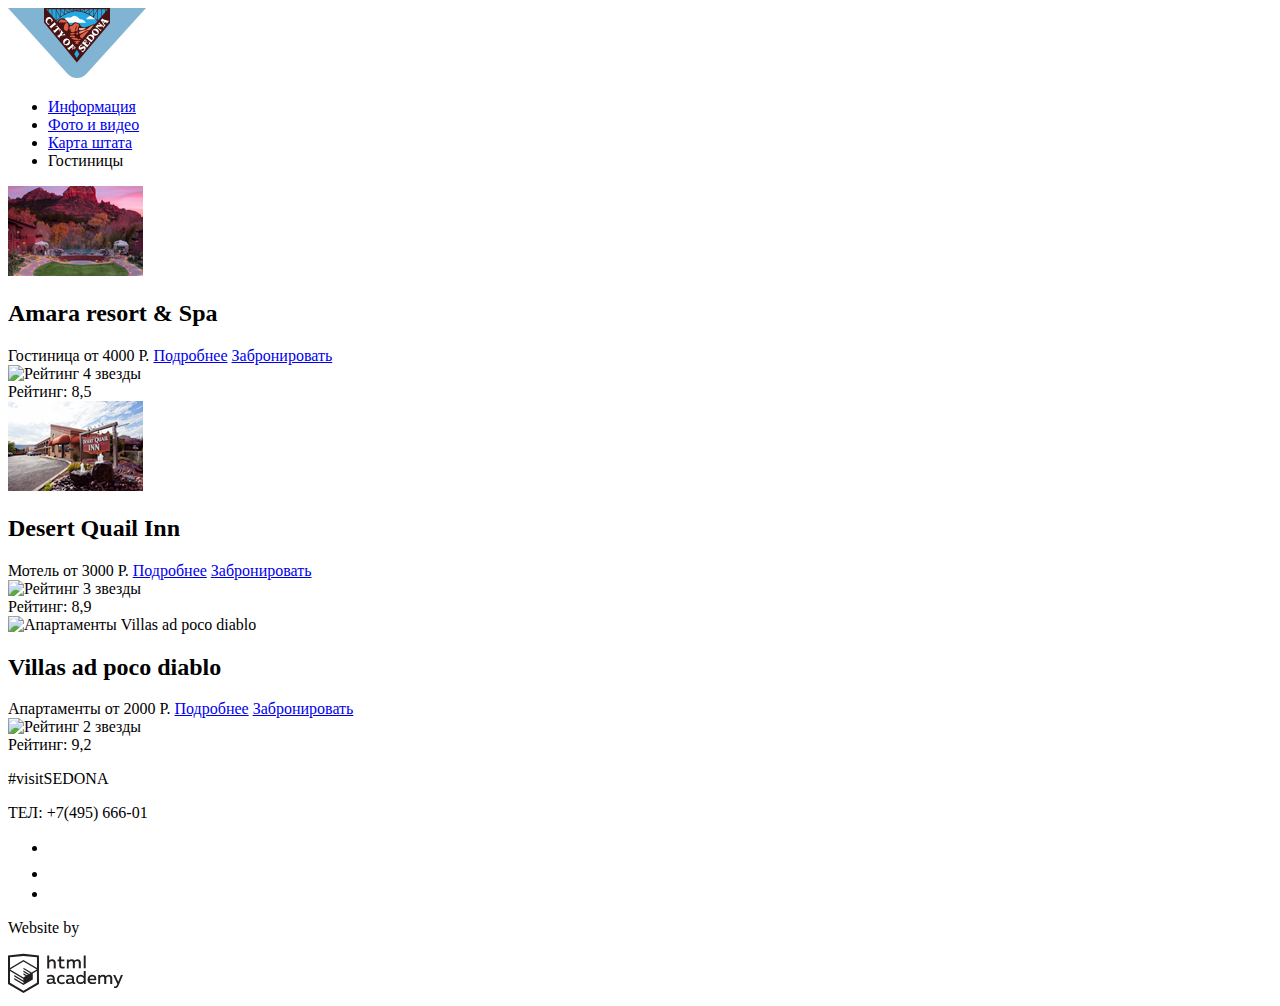
==== catalog.html @ ae930151 "добавила форму" ====
<!DOCTYPE html>
<html lang="ru">
<head>
    <meta charset="utf-8">
    <title>Гостиницы</title>
</head>

<body>
    <header>
        <nav>
            <a href="index.html">
                <img src="img/index-logo.svg" alt="Логотип городка Седона">
            </a>
            <ul>
                <li><a href="info.html">Информация</a></li>
                <li><a href="photo-video.html">Фото и видео</a></li>
                <li><a href="map.html">Карта штата</a></li>
                <li><a>Гостиницы</a></li>
            </ul>
        </nav>
    </header>

    <main>
        <article>
            <div><img src="img/amara-resort.jpg" width=135 height=90 alt="Гостиница Amara resort">
            </div>
            <div>
                <h2>Amara resort & Spa</h2>
                <span>Гостиница</span>
                <span>от 4000 Р.</span>
                <a href="#">Подробнее</a>
                <a href="#">Забронировать</a>
            </div>
            <div>
                <div>
                    <img src="img/star4.svg" alt="Рейтинг 4 звезды">
                </div>
                <div>Рейтинг: 8,5</div>
            </div>
        </article>
        <article>
            <div><img src="img/desert-quail-inn.jpg" width=135 height=90 alt="Мотель Desert Quail Inn">
            </div>
            <div>
                <h2>Desert Quail Inn</h2>
                <span>Мотель</span>
                <span>от 3000 Р.</span>
                <a href="#">Подробнее</a>
                <a href="#">Забронировать</a>
            </div>
            <div>
                <div>
                    <img src="img/star3.svg" alt="Рейтинг 3 звезды">
                </div>
                <div>Рейтинг: 8,9</div>
            </div>
        </article>

        <article>
            <div><img src="img/villas-ad-poco-diablo.jpg" width=135 height=90 alt="Апартаменты Villas ad poco diablo">
            </div>
            <div>
                <h2>Villas ad poco diablo</h2>
                <span>Апартаменты</span>
                <span>от 2000 Р.</span>
                <a href="#">Подробнее</a>
                <a href="#">Забронировать</a>
            </div>
            <div>
                <div>
                    <img src="img/star2.svg" alt="Рейтинг 2 звезды">
                </div>
                <div>Рейтинг: 9,2</div>
            </div>
        </article>
    </main>

    <footer>
        <div>
            <p>#visitSEDONA</p>
            <p>ТЕЛ: +7(495) 666-01</p>
        </div>
        <div>
            <ul>
                <li><img src="img/twitter.svg" alt="Логотип Twitter"><a href="twitter.html"></a></li>
                <li><img src="img/fb-icon.svg" alt="Логотип Facebook"><a href="facebook.html"></a></li>
                <li><img src="img/youtube.svg" alt="Логотип Youtube"><a href="youtube.html"></a></li>
            </ul>
        </div>
        <div>
            <p>Website by</p>
            <a href="https://htmlacademy.ru/intensive/htmlcss"><img src="img/logo-htmlacademy.svg" width=115 height=41 alt="Логотип Академии"></a>
        </div>
    </footer>
</body>
</html>
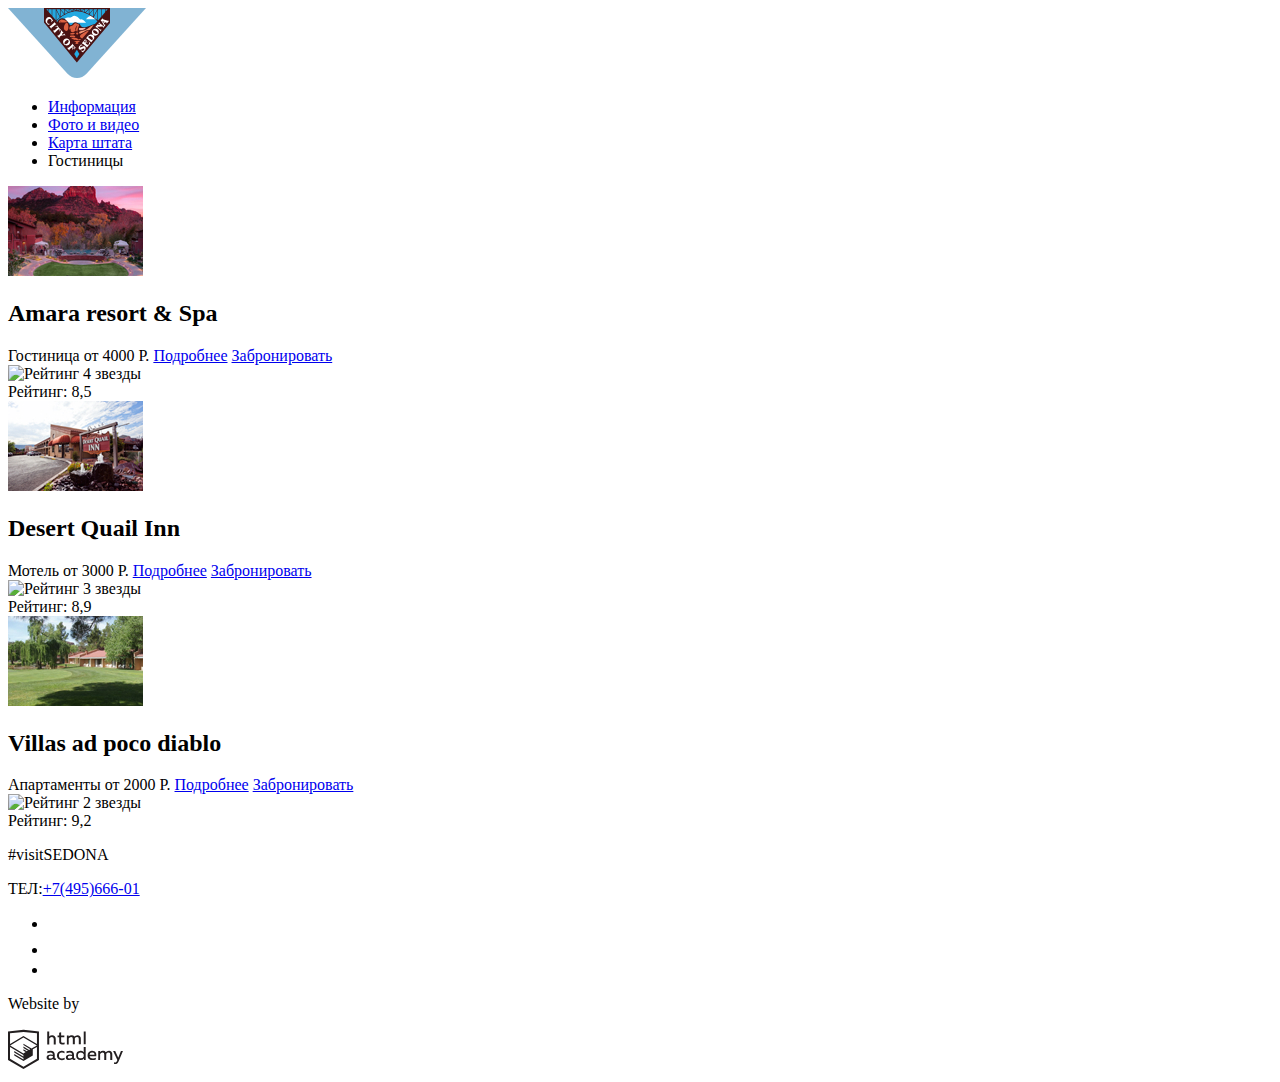
==== commit 60841c4a: "Исправила кнопки и ссылки на соц сети" ====
--- a/catalog.html
+++ b/catalog.html
@@ -78,13 +78,13 @@
     <footer>
         <div>
             <p>#visitSEDONA</p>
-            <p>ТЕЛ: +7(495) 666-01</p>
+            <p>ТЕЛ:<a href="tel:749566601">+7(495)666-01</a></p>
         </div>
         <div>
             <ul>
-                <li><img src="img/twitter.svg" alt="Логотип Twitter"><a href="twitter.html"></a></li>
-                <li><img src="img/fb-icon.svg" alt="Логотип Facebook"><a href="facebook.html"></a></li>
-                <li><img src="img/youtube.svg" alt="Логотип Youtube"><a href="youtube.html"></a></li>
+                <li><a href="twitter.html"><img src="img/twitter.svg" alt="Логотип Twitter"></a></li>
+                <li><a href="facebook.html"><img src="img/fb-icon.svg" alt="Логотип Facebook"></a></li>
+                <li><a href="youtube.html"><img src="img/youtube.svg" alt="Логотип Youtube"></a></li>
             </ul>
         </div>
         <div>
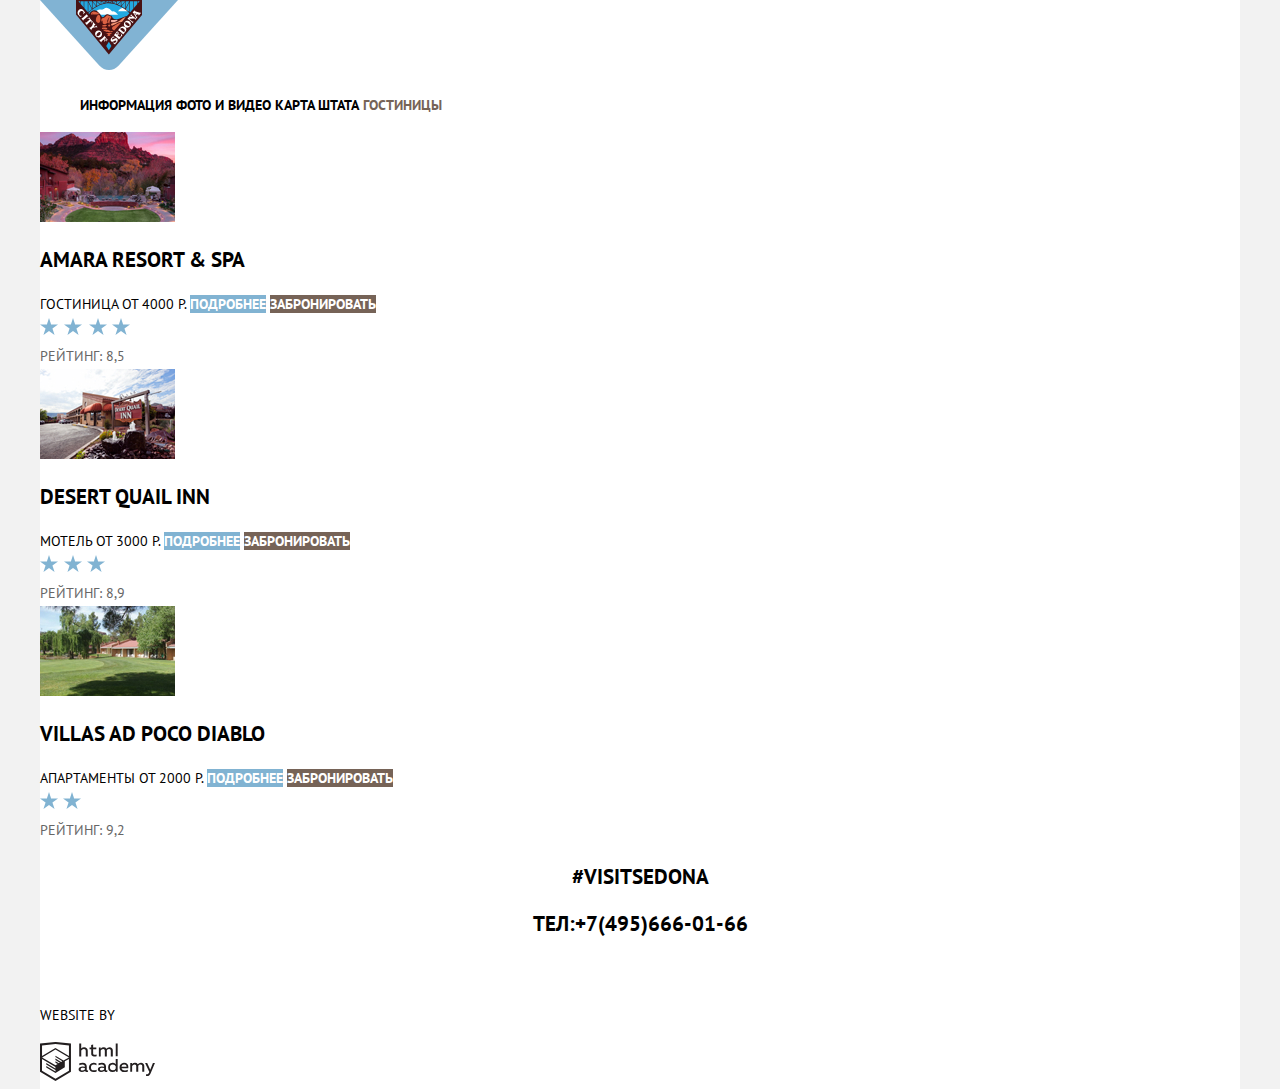
==== commit 07077b5c: "Начала писать стили" ====
--- a/catalog.html
+++ b/catalog.html
@@ -3,94 +3,98 @@
 <head>
     <meta charset="utf-8">
     <title>Гостиницы</title>
+    <link rel="stylesheet" href="css/normalize.css">
+    <link href="https://fonts.googleapis.com/css2?family=PT+Sans&display=swap" rel="stylesheet">
+    <link rel="stylesheet" href="css/style.css">
 </head>
 
 <body>
-    <header>
-        <nav>
-            <a href="index.html">
-                <img src="img/index-logo.svg" alt="Логотип городка Седона">
-            </a>
-            <ul>
-                <li><a href="info.html">Информация</a></li>
-                <li><a href="photo-video.html">Фото и видео</a></li>
-                <li><a href="map.html">Карта штата</a></li>
-                <li><a>Гостиницы</a></li>
-            </ul>
-        </nav>
-    </header>
+    <div class="main-container">
+        <header>
+            <nav class="main-navigation">
+                <a href="index.html">
+                    <img src="img/index-logo.svg" alt="Логотип городка Седона">
+                </a>
+                <ul class="site-navigation">
+                    <li><a href="info.html">Информация</a></li>
+                    <li><a href="photo-video.html">Фото и видео</a></li>
+                    <li><a href="map.html">Карта штата</a></li>
+                    <li class="site-navigation-current"><a>Гостиницы</a></li>
+                </ul>
+            </nav>
+        </header>
 
-    <main>
-        <article>
-            <div><img src="img/amara-resort.jpg" width=135 height=90 alt="Гостиница Amara resort">
+        <main>
+            <article class="hotel">
+                <div class="hotel-image-container"><img class="hotel-image" src="img/amara-resort.jpg" width=135 height=90 alt="Гостиница Amara resort">
+                </div>
+                <div class="hotel-container-left">
+                    <h2 class="hotel-name">Amara resort & Spa</h2>
+                    <span class="hotel-info-text">Гостиница</span>
+                    <span class="hotel-info-text">от 4000 Р.</span>
+                    <a href="#" class="hotel-link-text">Подробнее</a>
+                    <a href="#" class="hotel-link-text hotel-link-text-brown">Забронировать</a>
+                </div>
+                <div class="hotel-raiting-container">
+                    <div class="hotel-raiting-image">
+                        <img class="hotel-image-stars" src="img/star4.svg" alt="Рейтинг 4 звезды">
+                    </div>
+                    <span class="hotel-raiting-text">Рейтинг: 8,5</span>
+                </div>
+            </article>
+            <article class="hotel">
+                <div class="hotel-image-container"><img class="hotel-image" src="img/desert-quail-inn.jpg" width=135 height=90 alt="Мотель Desert Quail Inn">
+                </div>
+                <div class="hotel-container-left">
+                    <h2 class="hotel-name">Desert Quail Inn</h2>
+                    <span class="hotel-info-text">Мотель</span>
+                    <span class="hotel-info-text">от 3000 Р.</span>
+                    <a href="#" class="hotel-link-text">Подробнее</a>
+                    <a href="#" class="hotel-link-text hotel-link-text-brown">Забронировать</a>
+                </div>
+                <div class="hotel-raiting-container">
+                    <div class="hotel-raiting-image">
+                        <img class="hotel-image-stars" src="img/star3.svg" alt="Рейтинг 3 звезды">
+                    </div>
+                    <span class="hotel-raiting-text">Рейтинг: 8,9</span>
+                </div>
+            </article>
+            <article class="hotel">
+                <div class="hotel-image-container"><img class="hotel-image" src="img/villas-ad-poco-diablo.jpg" width=135 height=90 alt="Апартаменты Villas ad poco diablo">
+                </div>
+                <div class="hotel-container-left">
+                    <h2 class="hotel-name">Villas ad poco diablo</h2>
+                    <span class="hotel-info-text">Апартаменты</span>
+                    <span class="hotel-info-text">от 2000 Р.</span>
+                    <a href="#" class="hotel-link-text">Подробнее</a>
+                    <a href="#" class="hotel-link-text hotel-link-text-brown">Забронировать</a>
+                </div>
+                <div class="hotel-raiting-container">
+                    <div class="hotel-raiting-image">
+                        <img class="hotel-image-stars" src="img/star2.svg" alt="Рейтинг 2 звезды">
+                    </div>
+                    <span class="hotel-raiting-text">Рейтинг: 9,2</span>
+                </div>
+            </article>
+        </main>
+
+        <footer class="page-footer">
+            <div class="footer">
+                <p>#visitSEDONA</p>
+                <p>ТЕЛ:<a href="tel:74956660166">+7(495)666-01-66</a></p>
             </div>
             <div>
-                <h2>Amara resort & Spa</h2>
-                <span>Гостиница</span>
-                <span>от 4000 Р.</span>
-                <a href="#">Подробнее</a>
-                <a href="#">Забронировать</a>
+                <ul>
+                    <li><a href="twitter.html"><img src="img/twitter.svg" alt="Логотип Twitter"></a></li>
+                    <li><a href="facebook.html"><img src="img/fb-icon.svg" alt="Логотип Facebook"></a></li>
+                    <li><a href="youtube.html"><img src="img/youtube.svg" alt="Логотип Youtube"></a></li>
+                </ul>
             </div>
             <div>
-                <div>
-                    <img src="img/star4.svg" alt="Рейтинг 4 звезды">
-                </div>
-                <div>Рейтинг: 8,5</div>
+                <p>Website by</p>
+                <a href="https://htmlacademy.ru/intensive/htmlcss"><img src="img/logo-htmlacademy.svg" width=115 height=41 alt="Логотип Академии"></a>
             </div>
-        </article>
-        <article>
-            <div><img src="img/desert-quail-inn.jpg" width=135 height=90 alt="Мотель Desert Quail Inn">
-            </div>
-            <div>
-                <h2>Desert Quail Inn</h2>
-                <span>Мотель</span>
-                <span>от 3000 Р.</span>
-                <a href="#">Подробнее</a>
-                <a href="#">Забронировать</a>
-            </div>
-            <div>
-                <div>
-                    <img src="img/star3.svg" alt="Рейтинг 3 звезды">
-                </div>
-                <div>Рейтинг: 8,9</div>
-            </div>
-        </article>
-
-        <article>
-            <div><img src="img/villas-ad-poco-diablo.jpg" width=135 height=90 alt="Апартаменты Villas ad poco diablo">
-            </div>
-            <div>
-                <h2>Villas ad poco diablo</h2>
-                <span>Апартаменты</span>
-                <span>от 2000 Р.</span>
-                <a href="#">Подробнее</a>
-                <a href="#">Забронировать</a>
-            </div>
-            <div>
-                <div>
-                    <img src="img/star2.svg" alt="Рейтинг 2 звезды">
-                </div>
-                <div>Рейтинг: 9,2</div>
-            </div>
-        </article>
-    </main>
-
-    <footer>
-        <div>
-            <p>#visitSEDONA</p>
-            <p>ТЕЛ:<a href="tel:749566601">+7(495)666-01</a></p>
-        </div>
-        <div>
-            <ul>
-                <li><a href="twitter.html"><img src="img/twitter.svg" alt="Логотип Twitter"></a></li>
-                <li><a href="facebook.html"><img src="img/fb-icon.svg" alt="Логотип Facebook"></a></li>
-                <li><a href="youtube.html"><img src="img/youtube.svg" alt="Логотип Youtube"></a></li>
-            </ul>
-        </div>
-        <div>
-            <p>Website by</p>
-            <a href="https://htmlacademy.ru/intensive/htmlcss"><img src="img/logo-htmlacademy.svg" width=115 height=41 alt="Логотип Академии"></a>
-        </div>
-    </footer>
+        </footer>
+    </div>
 </body>
 </html>--- a/css/style.css
+++ b/css/style.css
@@ -0,0 +1,172 @@
+:root {
+	--basic-black: #000000;
+	--basic-default-blue: #81B3D2;
+	--basic-hover-blue:#669EC0;
+	--basic-push-blue: #5496BD;
+	--basic-default-brown: #766357;
+	--basic-hover-brown: #604E43;
+	--basic-push-brown: #503E33;
+	--basic-default-grey: #f2f2f2;
+	--basic-hover-grey: #EBEBEB;
+	--basic-background-grey: #EEEEEE;
+	--basic-white: #ffffff;
+	--basic-map-white: rgba(255, 255, 255, 0.9);
+	--basic-raiting-grey: #666666;
+}
+
+/*Global*/
+
+body {
+	margin: 0;
+	padding: 0;
+	font-family: "PT Sans", sans-serif;
+	font-size: 14px;
+	line-height: 26px;
+	color: var(--basic-black);
+	text-transform: uppercase;
+	background-color: var(--basic-default-grey);
+}
+
+.main-container {
+	width: 1200px;
+	margin: 0 auto;
+	background-color: var(--basic-white);
+}
+
+a {
+	text-decoration: none;
+}
+
+img {
+	max-width: 100%;
+	height: auto;
+}
+
+/* Main navigation */
+
+.main-navigation {
+	font-weight: bold;
+}
+
+.site-navigation {
+	list-style: none;
+}
+
+.site-navigation-current a:not([href]) {
+	color: var(--basic-default-brown);
+}
+
+.site-navigation a:link {
+	color: var(--basic-black);
+}
+
+.site-navigation a:hover,
+.site-navigation a:focus {
+	color: var(--basic-default-blue);
+}
+
+.site-navigation a:active {
+	opacity: 0.3;
+}
+
+ul li {
+	display: inline-block;
+}
+
+/*Main index*/
+
+main p {
+	text-align: center;
+}
+
+.sedona-main-bold {
+	font-size: 21px;
+	font-weight: bold;
+}
+
+.sedona-main-interest {
+	font-size: 30px;
+	font-weight: bold;
+}
+
+.visually-hidden {
+	display: none;
+}
+
+/*Search form*/
+
+.form-search {
+	text-align: center;
+}
+
+section h2 {
+	text-align: center;
+	font-size: 21px;
+}
+
+/*Main catalog*/
+
+.hotel {
+
+}
+
+.hotel-image-container {
+
+}
+
+.hotel-image {
+
+}
+
+.hotel-container-left {
+
+}
+
+.hotel-name {
+	font-size: 21px;
+}
+
+.hotel-info-text,
+.hotel-link-text,
+.hotel-raiting-text {
+	line-height: 21px;
+}
+
+.hotel-link-text {
+	color: var(--basic-white);
+	font-weight: bold;
+	background-color: var(--basic-default-blue);
+}
+
+.hotel-link-text-brown {
+	background-color: var(--basic-default-brown);
+}
+
+.hotel-raiting-container {
+
+}
+
+.hotel-raiting-image {
+
+}
+
+.hotel-image-stars {
+
+}
+
+.hotel-raiting-text {
+	color: var(--basic-raiting-grey);
+}
+
+/*Main footer*/
+
+.footer {
+	font-weight: bold;
+	font-size: 21px;
+	text-align: center;
+}
+
+.page-footer p a {
+	color: var(--basic-black);
+}
+
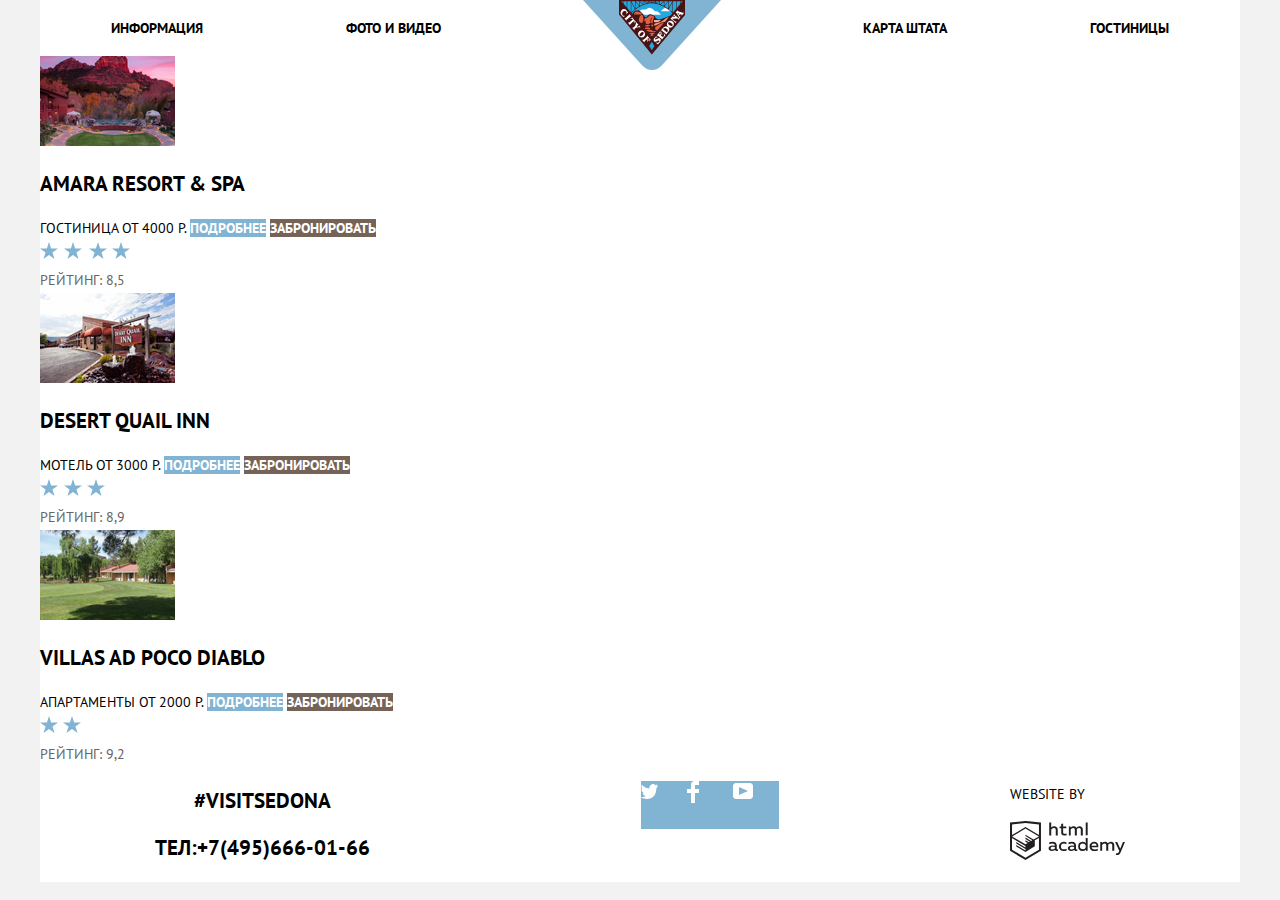
==== commit 12bfbe21: "флексы для хэдера и футера" ====
--- a/catalog.html
+++ b/catalog.html
@@ -1,30 +1,32 @@
 <!DOCTYPE html>
-<html lang="ru">
+<html class="page" lang="ru">
 <head>
     <meta charset="utf-8">
     <title>Гостиницы</title>
+    <link href="https://fonts.googleapis.com/css2?family=PT+Sans&display=swap" rel="stylesheet">
     <link rel="stylesheet" href="css/normalize.css">
-    <link href="https://fonts.googleapis.com/css2?family=PT+Sans&display=swap" rel="stylesheet">
     <link rel="stylesheet" href="css/style.css">
 </head>
 
-<body>
+<body class="page-body">
     <div class="main-container">
-        <header>
+        <header class="main-header">
             <nav class="main-navigation">
-                <a href="index.html">
-                    <img src="img/index-logo.svg" alt="Логотип городка Седона">
-                </a>
                 <ul class="site-navigation">
-                    <li><a href="info.html">Информация</a></li>
-                    <li><a href="photo-video.html">Фото и видео</a></li>
-                    <li><a href="map.html">Карта штата</a></li>
-                    <li class="site-navigation-current"><a>Гостиницы</a></li>
+                    <li><a class="site-navigation-item" href="info.html">Информация</a></li>
+                    <li><a class="site-navigation-item" href="photo-video.html">Фото и видео</a></li>
+                    <li>
+                        <a>
+                            <img class="site-navigation-logo" src="img/index-logo.svg" alt="Логотип городка Седона">
+                        </a>
+                    </li>
+                    <li><a class="site-navigation-item" href="map.html">Карта штата</a></li>
+                    <li><a class="site-navigation-item">Гостиницы</a></li>
                 </ul>
             </nav>
         </header>
 
-        <main>
+        <main class="page-main-catalog">
             <article class="hotel">
                 <div class="hotel-image-container"><img class="hotel-image" src="img/amara-resort.jpg" width=135 height=90 alt="Гостиница Amara resort">
                 </div>
@@ -83,15 +85,15 @@
                 <p>#visitSEDONA</p>
                 <p>ТЕЛ:<a href="tel:74956660166">+7(495)666-01-66</a></p>
             </div>
-            <div>
-                <ul>
+            <div class="container-social-media">
+                <ul class="list-social-media">
                     <li><a href="twitter.html"><img src="img/twitter.svg" alt="Логотип Twitter"></a></li>
                     <li><a href="facebook.html"><img src="img/fb-icon.svg" alt="Логотип Facebook"></a></li>
                     <li><a href="youtube.html"><img src="img/youtube.svg" alt="Логотип Youtube"></a></li>
                 </ul>
             </div>
             <div>
-                <p>Website by</p>
+                <p><span>Website by</span></p>
                 <a href="https://htmlacademy.ru/intensive/htmlcss"><img src="img/logo-htmlacademy.svg" width=115 height=41 alt="Логотип Академии"></a>
             </div>
         </footer>
--- a/css/style.css
+++ b/css/style.css
@@ -14,6 +14,17 @@
 	--basic-raiting-grey: #666666;
 }
 
+.page {
+	height: 100%;
+}
+
+.page-body {
+  min-height: 100%;
+  display: grid;
+  grid-template-rows: min-content 1fr min-content;
+  align-content: start;
+}
+
 /*Global*/
 
 body {
@@ -50,27 +61,37 @@
 
 .site-navigation {
 	list-style: none;
+	display: flex;
+	justify-content: space-around;
+	width: 100%;
+	margin: 0;
+	padding: 0;
 }
 
 .site-navigation-current a:not([href]) {
 	color: var(--basic-default-brown);
 }
 
-.site-navigation a:link {
+.site-navigation-item {
 	color: var(--basic-black);
-}
-
-.site-navigation a:hover,
-.site-navigation a:focus {
+	line-height: 56px;
+}
+
+.site-navigation-logo {
+	margin-bottom: -14px;
+	height: 70px;
+	display: block;
+	position: relative;
+	z-index: 2;
+}
+
+.site-navigation-item:hover,
+.site-navigation-item:focus {
 	color: var(--basic-default-blue);
 }
 
-.site-navigation a:active {
+.site-navigation-item:active {
 	opacity: 0.3;
-}
-
-ul li {
-	display: inline-block;
 }
 
 /*Main index*/
@@ -166,7 +187,45 @@
 	text-align: center;
 }
 
+.page-footer {
+	display: flex;
+	flex-direction: row;
+	justify-content: space-around;
+	width: 100%;
+	margin: 0;
+	padding: 0;
+}
+
+.list-social-media {
+	list-style: none;
+	display: flex;
+	justify-content: space-between;
+}
+
+.container-social-media {
+	display: flex;
+	justify-content: space-between;
+	margin: 0;
+	padding: 0;
+}
+
+.container-social-media ul a {
+	background-color: var(--basic-default-blue);
+	width: 46px;
+	height: 48px;
+	display: block;
+}
+
 .page-footer p a {
 	color: var(--basic-black);
 }
 
+/*Catalog*/
+
+.page-main-catalog {
+	display: flex;
+	flex-direction: column;
+	margin: 0;
+	padding: 0;
+}
+
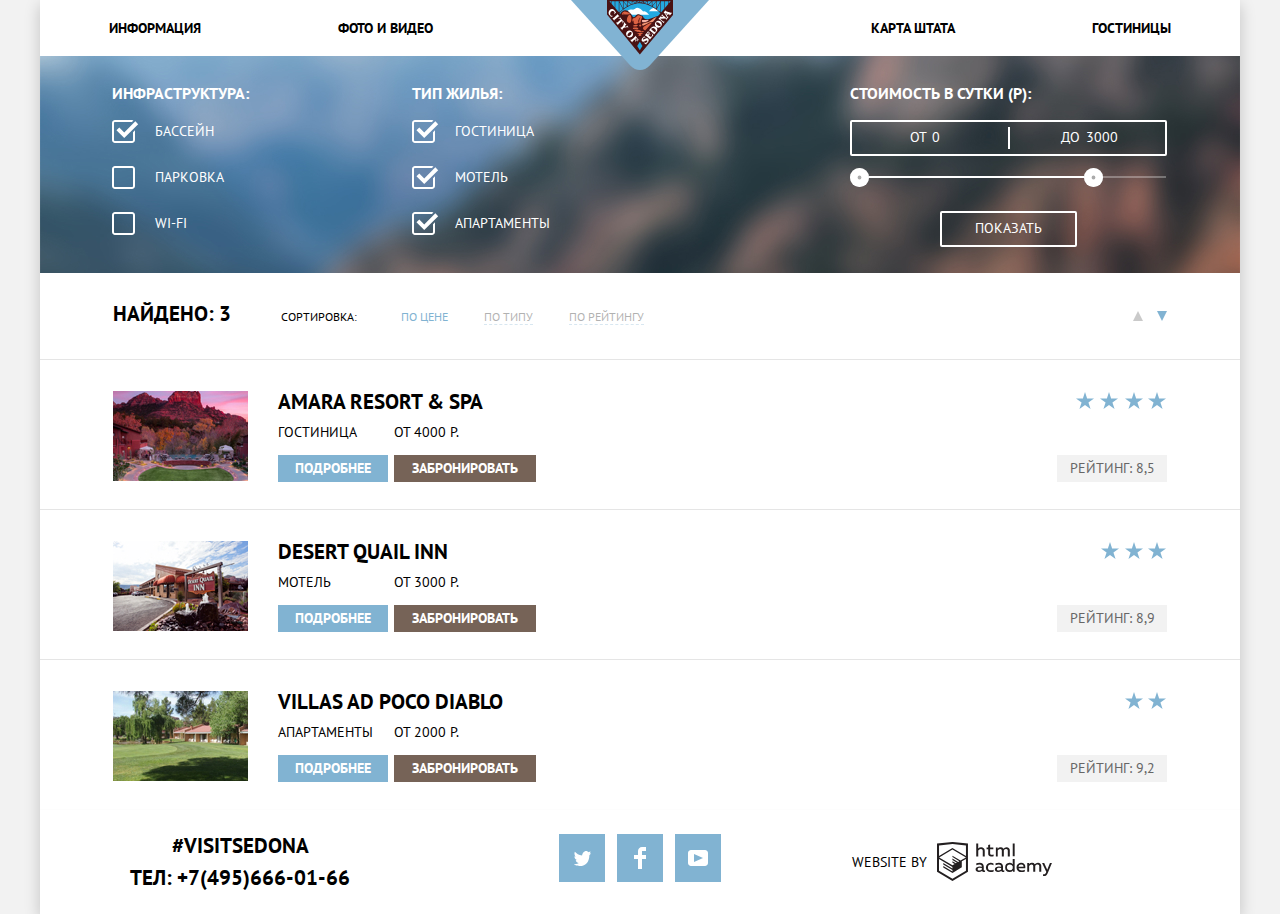
==== commit 24beff1c: "Проверка" ====
--- a/catalog.html
+++ b/catalog.html
@@ -12,14 +12,12 @@
     <div class="main-container">
         <header class="main-header">
             <nav class="main-navigation">
+                <a href="index.html">
+                    <img class="site-navigation-logo" src="img/index-logo.svg" alt="Логотип городка Седона">
+                </a>
                 <ul class="site-navigation">
                     <li><a class="site-navigation-item" href="info.html">Информация</a></li>
                     <li><a class="site-navigation-item" href="photo-video.html">Фото и видео</a></li>
-                    <li>
-                        <a>
-                            <img class="site-navigation-logo" src="img/index-logo.svg" alt="Логотип городка Седона">
-                        </a>
-                    </li>
                     <li><a class="site-navigation-item" href="map.html">Карта штата</a></li>
                     <li><a class="site-navigation-item">Гостиницы</a></li>
                 </ul>
@@ -27,15 +25,86 @@
         </header>
 
         <main class="page-main-catalog">
-            <article class="hotel">
+            <section class="catalog-filter-container">
+                <div class="infrastructure-accomodation-container">
+                    <h3>Инфраструктура:</h3>
+                    <label>
+                        <input type="checkbox" name="filter1" value="1" checked>
+                        <span>Бассейн</span>
+                    </label>
+                    <label>
+                        <input type="checkbox" name="filter1" value="2">
+                        <span>Парковка</span>
+                    </label>
+                    <label>
+                        <input type="checkbox" name="filter1" value="3">
+                        <span>wi-fi</span>
+                    </label>
+                </div>
+                <div class="infrastructure-accomodation-container">
+                    <h3>Тип жилья:</h3>
+                    <label>
+                        <input type="checkbox" name="filter1" value="1" checked>
+                        <span>Гостиница</span>
+                    </label>
+                    <label>
+                        <input type="checkbox" name="filter1" value="2" checked>
+                        <span>Мотель</span>
+                    </label>
+                    <label>
+                        <input type="checkbox" name="filter1" value="3" checked>
+                        <span>Апартаменты</span>
+                    </label>
+                </div>
+                <div class="cost-per-day-container">
+                    <h3>Стоимость в сутки (Р):</h3>
+                    <div class="filter-price">
+                        <label>От
+                            <input type="text" name="price-from" value="0">
+                        </label>
+                        <label>До
+                            <input type="text" name="price-to" value="3000">
+                        </label>
+                    </div>
+                    <div class="price-range-runner">
+                        <div class="price-range-runner-chosen" style="width: 80%;">
+                            <div class="runner">
+                            </div>
+                            <div class="runner">
+                            </div>
+                        </div>
+                    </div>
+                    <button class="filter-price-button" type="submit">Показать</button>
+                </div>
+            </section>
+            <div class="sorting-panel">
+                <div class="sorting-panel-left">
+                    <span class="sorting-panel-found">Найдено: 3</span>
+                    <span class="sorting-panel-title">Сортировка:</span>
+                    <a class="sorting-panel-option chosen">По цене</a>
+                    <a href="#" class="sorting-panel-option">По типу</a>
+                    <a href="#" class="sorting-panel-option">По рейтингу</a>
+                </div>
+                <div class="sorting-panel-right">
+                    <span class="sorting-order asc"></span>
+                    <span class="sorting-order desc active"></span>
+                </div>
+            </div>
+            <article class="hotel-article">
                 <div class="hotel-image-container"><img class="hotel-image" src="img/amara-resort.jpg" width=135 height=90 alt="Гостиница Amara resort">
                 </div>
                 <div class="hotel-container-left">
                     <h2 class="hotel-name">Amara resort & Spa</h2>
-                    <span class="hotel-info-text">Гостиница</span>
-                    <span class="hotel-info-text">от 4000 Р.</span>
-                    <a href="#" class="hotel-link-text">Подробнее</a>
-                    <a href="#" class="hotel-link-text hotel-link-text-brown">Забронировать</a>
+                    <div class="hotel-info-container">
+                        <div class="hotel-info-left">
+                            <span class="hotel-info-text">Гостиница</span>
+                            <a href="#" class="hotel-link-text">Подробнее</a>
+                        </div>
+                        <div class="hotel-info-right">
+                            <span class="hotel-info-text">от 4000 Р.</span>
+                            <a href="#" class="hotel-link-text hotel-link-text-brown">Забронировать</a>
+                        </div>
+                    </div>
                 </div>
                 <div class="hotel-raiting-container">
                     <div class="hotel-raiting-image">
@@ -44,15 +113,21 @@
                     <span class="hotel-raiting-text">Рейтинг: 8,5</span>
                 </div>
             </article>
-            <article class="hotel">
+            <article class="hotel-article">
                 <div class="hotel-image-container"><img class="hotel-image" src="img/desert-quail-inn.jpg" width=135 height=90 alt="Мотель Desert Quail Inn">
                 </div>
                 <div class="hotel-container-left">
                     <h2 class="hotel-name">Desert Quail Inn</h2>
-                    <span class="hotel-info-text">Мотель</span>
-                    <span class="hotel-info-text">от 3000 Р.</span>
-                    <a href="#" class="hotel-link-text">Подробнее</a>
-                    <a href="#" class="hotel-link-text hotel-link-text-brown">Забронировать</a>
+                    <div class="hotel-info-container">
+                        <div class="hotel-info-left">
+                            <span class="hotel-info-text">Мотель</span>
+                            <a href="#" class="hotel-link-text">Подробнее</a>
+                        </div>
+                        <div class="hotel-info-right">
+                            <span class="hotel-info-text">от 3000 Р.</span>
+                            <a href="#" class="hotel-link-text hotel-link-text-brown">Забронировать</a>
+                        </div>
+                    </div>
                 </div>
                 <div class="hotel-raiting-container">
                     <div class="hotel-raiting-image">
@@ -61,15 +136,21 @@
                     <span class="hotel-raiting-text">Рейтинг: 8,9</span>
                 </div>
             </article>
-            <article class="hotel">
+            <article class="hotel-article">
                 <div class="hotel-image-container"><img class="hotel-image" src="img/villas-ad-poco-diablo.jpg" width=135 height=90 alt="Апартаменты Villas ad poco diablo">
                 </div>
                 <div class="hotel-container-left">
                     <h2 class="hotel-name">Villas ad poco diablo</h2>
-                    <span class="hotel-info-text">Апартаменты</span>
-                    <span class="hotel-info-text">от 2000 Р.</span>
-                    <a href="#" class="hotel-link-text">Подробнее</a>
-                    <a href="#" class="hotel-link-text hotel-link-text-brown">Забронировать</a>
+                    <div class="hotel-info-container">
+                        <div class="hotel-info-left">
+                            <span class="hotel-info-text">Апартаменты</span>
+                            <a href="#" class="hotel-link-text">Подробнее</a>
+                        </div>
+                        <div class="hotel-info-right">
+                            <span class="hotel-info-text">от 2000 Р.</span>
+                            <a href="#" class="hotel-link-text hotel-link-text-brown">Забронировать</a>
+                        </div>
+                    </div>
                 </div>
                 <div class="hotel-raiting-container">
                     <div class="hotel-raiting-image">
@@ -79,22 +160,21 @@
                 </div>
             </article>
         </main>
-
         <footer class="page-footer">
-            <div class="footer">
-                <p>#visitSEDONA</p>
-                <p>ТЕЛ:<a href="tel:74956660166">+7(495)666-01-66</a></p>
+            <div class="footer-contacts width33prc">
+                <p>#visitSEDONA
+                    <br />ТЕЛ: <a href="tel:74956660166">+7(495)666-01-66</a>
+                </p>
             </div>
-            <div class="container-social-media">
+            <div class="container-social-media width33prc">
                 <ul class="list-social-media">
-                    <li><a href="twitter.html"><img src="img/twitter.svg" alt="Логотип Twitter"></a></li>
+                    <li><a href="twitter.html"><img src="img/twitter-icon.svg" alt="Логотип Twitter"></a></li>
                     <li><a href="facebook.html"><img src="img/fb-icon.svg" alt="Логотип Facebook"></a></li>
-                    <li><a href="youtube.html"><img src="img/youtube.svg" alt="Логотип Youtube"></a></li>
+                    <li><a href="youtube.html"><img src="img/youtube-icon.svg" alt="Логотип Youtube"></a></li>
                 </ul>
             </div>
-            <div>
-                <p><span>Website by</span></p>
-                <a href="https://htmlacademy.ru/intensive/htmlcss"><img src="img/logo-htmlacademy.svg" width=115 height=41 alt="Логотип Академии"></a>
+            <div class="width33prc">
+                <div class="footer-copyrights"><span>Website by</span><a href="https://htmlacademy.ru/intensive/htmlcss"><img src="img/logo-htmlacademy.svg" width=115 height=41 alt="Логотип HTML-Академии"></a></div>
             </div>
         </footer>
     </div>
--- a/css/style.css
+++ b/css/style.css
@@ -12,6 +12,8 @@
 	--basic-white: #ffffff;
 	--basic-map-white: rgba(255, 255, 255, 0.9);
 	--basic-raiting-grey: #666666;
+	--basic-grey-line: #E5E5E5;
+	--basic-asc-triangle: #CACACA;
 }
 
 .page {
@@ -23,6 +25,7 @@
   display: grid;
   grid-template-rows: min-content 1fr min-content;
   align-content: start;
+  position: relative;
 }
 
 /*Global*/
@@ -42,6 +45,8 @@
 	width: 1200px;
 	margin: 0 auto;
 	background-color: var(--basic-white);
+	position: relative;
+	box-shadow: 0px 5px 15px rgba(0, 1, 1, 0.2);
 }
 
 a {
@@ -68,6 +73,17 @@
 	padding: 0;
 }
 
+.site-navigation li:nth-child(2) {
+	margin-right: 150px;
+}
+
+
+.site-navigation li:nth-child(3) {
+	margin-left: 150px;
+}
+
+
+
 .site-navigation-current a:not([href]) {
 	color: var(--basic-default-brown);
 }
@@ -78,10 +94,14 @@
 }
 
 .site-navigation-logo {
-	margin-bottom: -14px;
+	margin: 0 auto;
 	height: 70px;
 	display: block;
-	position: relative;
+	position: absolute;
+	left: 0;
+	right: 0;
+	top: 0;
+	width: 138px;
 	z-index: 2;
 }
 
@@ -114,43 +134,475 @@
 	display: none;
 }
 
+.main-page-image {
+	position: relative;
+}
+
+.main-page-image:after {
+	content: "";
+	position: absolute;
+	left: 0;
+	right: 0;
+	bottom: 0;
+	background: url(../img/main-page-image-border.png);
+	height: 57px;
+}
+
+.main-page-image img {
+	display: block;
+}
+
+.welcome-text {
+	padding: 42.5px 0 1px;
+}
+
+.welcome-text p {
+	margin: 0 0 45px;
+}
+
+.advantage-list {
+	list-style-type: none;
+	margin: 0;
+	padding: 0;
+}
+
+.advantage-item {
+	color: var(--basic-white);
+	display: flex;
+}
+
+.advanatage-item-content {
+	background-color: var(--basic-default-blue);
+	width: 400px;
+	height: 256px;
+	padding-top: 45px;
+	box-sizing: border-box;
+}
+
+.advanatage-item-content h3 {
+	text-align: center;
+	margin: 0 0 25px;
+	font-weight: bold;
+	font-size: 21px;
+	line-height: 21px;
+}
+
+.advanatage-item-content p {
+	margin: 0 50px 25px;
+	line-height: 21px;
+}
+
+.advanatage-item-image {
+	flex-grow: 2;
+}
+
+.advantage-item-image img {
+	display: block;
+}
+
+.advanatage-item-content.white-background {
+	height: 330px;
+	background: white;
+	text-align: center;
+}
+
+
+.advanatage-item-content.white-background > img {
+	margin-bottom: 30px;
+}
+
+.white-background-flex {
+	display: flex;
+}
+
+.grey-background-flex {
+	display: flex;
+}
+
+.advanatage-item-content.grey-background {
+	height: 256px;
+	background-color: var(--basic-default-grey);
+	text-align: center;
+}
+
+.before-search-form-text {
+	padding: 58px 0 1px;
+	text-align: center;
+	height: 256px;
+}
+
+.before-search-form-text p {
+	margin: 0 0 30px;
+}
+
+.before-search-form-text h2 {
+	margin: 0 0 30px;
+}
+
 /*Search form*/
 
+section h2 {
+	text-align: center;
+	font-size: 21px;
+}
+
+.map-and-search-form {
+	position: relative;
+}
+
 .form-search {
-	text-align: center;
-}
-
-section h2 {
-	text-align: center;
+	position: absolute;
+	margin: 0 auto;
+	width: 568px;
+	left: 0;
+	top: -86px;
+	right: 0;
+	background: white;
+	text-align: center;
+}
+
+.form-search-heading {
+	height: 86px;
+	background: var(--basic-default-brown);
+}
+
+.form-search-heading h2 {
+	margin: 0;
+	text-align: center;
+	color: var(--basic-white);
+	line-height: 86px;
+}
+
+.form-search-body {
+	box-shadow: 0px 7px 15px rgba(0, 1, 1, 0.15);
+	padding: 55px;
+}
+
+.search-button {
+	width: 458px;
+	height: 58px;
+	background-color: var(--basic-default-blue);
+	border: 0;
 	font-size: 21px;
-}
+	line-height: 26px;
+	color: var(--basic-white);
+	text-transform: uppercase;
+	font-weight: bold;
+	margin-top: 54px;
+	display: block;
+}
+
+.table-row {
+	display: flex;
+	margin-bottom: 30px;
+}
+
+.table-row label {
+	font-weight: bold;
+	font-size: 14px;
+	text-transform: uppercase;
+	line-height: 38px;
+	width: 120px;
+	text-align: left;
+}
+
+.table-row input {
+	font-weight: bold;
+	font-size: 14px;
+	text-transform: uppercase;
+	width: 309px;
+	height: 38px;
+	background: var(--basic-default-grey);
+	border: 0;
+	text-indent: 13px;
+	padding: 0;
+	box-sizing: border-box;
+}
+
+.form-button {
+	width: 38px;
+	height: 38px;
+	border: 0;
+	background: var(--basic-default-grey);
+}
+
+.form-button-minus img {
+	vertical-align: middle;
+}
+
+.table-row input.form-number-adults {
+	width: 38px;
+}
+
+.table-row input.form-number-children {
+	width: 38px;
+}
+
+.table-row label.children-align-right {
+	text-align: right;
+	box-sizing: border-box;
+	padding-right: 30px;
+}
+
 
 /*Main catalog*/
 
-.hotel {
-
-}
+.catalog-filter-container {
+	background: url(../img/background-catalog.jpg);
+	width: 1200px;
+	height: 217px;
+	display: flex;
+	justify-content;
+	font-size: 14px;
+	line-height: 21px;
+	color: var(--basic-white);
+	padding-top: 26.5px;
+	box-sizing: border-box;
+
+}
+
+.infrastructure-accomodation-container {
+	width: 25%;
+	padding-left: 72px;
+	box-sizing: border-box;
+}
+
+.cost-per-day-container {
+	margin-left: auto;
+	margin-right: 73px;
+
+}
+
+.infrastructure-accomodation-container label {
+	display: block;
+	line-height: 23px;
+	margin-bottom: 23px;
+}
+
+.infrastructure-accomodation-container input[type=checkbox] {
+	display: none;
+}
+
+.infrastructure-accomodation-container input[type=checkbox] + span {
+	position: relative;
+	display: inline-block;
+}
+
+.infrastructure-accomodation-container input[type=checkbox] + span:before {
+	content: "";
+	display: inline-block;
+	width: 27px;
+	height: 23px;
+	background: url(../img/checkbox-off.svg) no-repeat 0 0;
+	line-height: 23px;
+	vertical-align: top;
+	margin-right: 16px;
+
+}
+
+.infrastructure-accomodation-container input[type=checkbox]:checked + span:before {
+	background-image: url(../img/checkbox-on.svg);
+}
+
+.catalog-filter-container h3 {
+	font-weight: bold;
+	font-size: 16px;
+	line-height: 21px;
+	color: var(--basic-white);
+	margin-top: 0;
+}
+
+.filter-price {
+	margin-bottom: 20px;
+	display: flex;
+	width: 317px;
+	height: 36px;
+	border: 2px solid var(--basic-white);
+	box-sizing: border-box;
+	border-radius: 2px;
+	padding: 5px; 
+	text-align: center;
+}
+
+.filter-price label {
+	border-right: 2px solid var(--basic-white);
+	width: 50%;
+}
+
+.filter-price input {
+	border: 0;
+	color: var(--basic-white);
+	background: transparent;
+	width: 50px;
+	margin-right: -30px;
+}
+
+.filter-price label:last-child {
+	border-right: 0;
+}
+
+.filter-price-button {
+	width: 137px;
+	height: 36px;
+	border: 2px solid var(--basic-white);
+	box-sizing: border-box;
+	border-radius: 2px;
+	background: transparent;
+	font-size: 14px;
+	line-height: 21px;
+	text-transform: uppercase;
+	color: var(--basic-white);
+	display: block;
+	margin: 0 auto;
+}
+
+.price-range-runner {
+	width: 316px;
+	height: 2px;
+	background: rgba(255,255,255,0.3);
+	mix-blend-mode: normal;
+	position: relative;
+	margin-bottom: 33px;
+}
+
+.price-range-runner-chosen {
+	height: 2px;
+	left: 0;
+	top: 0;
+	background: var(--basic-white);
+	position: absolute;
+
+}
+
+.runner {
+	width: 19px;
+	height: 19.09px;
+	border-radius: 50%;
+	background-color: #ABABAB;
+	position: absolute;
+	box-shadow: inset 0 0 0 7.6px #fff;
+	left: 0;
+	top: -8px;
+}
+
+.runner + .runner {
+	left: auto;
+	right: 0;
+}
+
+.sorting-panel {
+	display: flex;
+	height: 86px;
+	line-height: 86px;
+	border-bottom: 1px solid #E5E5E5;
+}
+
+.sorting-panel-found {
+	font-weight: bold;
+	font-size: 21px;
+	line-height: 26px;
+	text-transform: uppercase;
+	margin-right: 46px;
+}
+
+.sorting-panel-title {
+	font-size: 12px;
+	line-height: 18px;
+	text-transform: uppercase;
+	margin-right: 40px;
+}
+
+.sorting-panel-option.chosen {
+	font-size: 12px;
+	line-height: 18px;
+	text-transform: uppercase;
+	color: var(--basic-default-blue);
+	opacity: 1;
+	border-bottom: none;
+}
+
+.sorting-panel-option {
+	font-size: 12px;
+	line-height: 18px;
+	height: 18px;
+	text-transform: uppercase;
+	color: var(--basic-black);
+	border-bottom: 1px dashed var(--basic-default-blue);
+	opacity: 0.3;
+	mix-blend-mode: normal;
+	margin-right: 32px;
+}
+
+.sorting-panel-option:hover {
+	opacity: 1;
+}
+
+.sorting-panel-left {
+	padding-left: 73px;
+	vertical-align: middle;
+	box-sizing: border-box;
+}
+
+.sorting-panel-right {
+	padding-right: 73px;
+	margin-left: auto;
+}
+
+.sorting-order {
+	margin-left: 10px;
+	border-style: solid;
+	display: inline-block;
+}
+
+.sorting-order.asc {
+	border-width: 0 5.5px 10px 5.5px;
+	border-color: transparent transparent var(--basic-asc-triangle) transparent;
+}
+
+.sorting-order.desc {
+	border-width: 10px 5.5px 0 5.5px;
+	border-color: var(--basic-asc-triangle) transparent transparent transparent;
+}
+
+.sorting-order.asc.active,
+.sorting-order.asc.active:hover {
+	border-color: transparent transparent var(--basic-default-blue) transparent;
+}
+
+.sorting-order.desc.active,
+.sorting-order.desc:hover {
+	border-color: var(--basic-default-blue) transparent transparent transparent;
+}
+
 
 .hotel-image-container {
-
-}
-
-.hotel-image {
-
-}
-
-.hotel-container-left {
-
+	margin-right: 30px;
+	width: 135px;
 }
 
 .hotel-name {
+	margin: 0 0 10px;
 	font-size: 21px;
+	line-height: 1
+}
+
+.hotel-info-text {
+	margin-bottom: 11.5px;
 }
 
 .hotel-info-text,
 .hotel-link-text,
 .hotel-raiting-text {
 	line-height: 21px;
+	display: block;
+}
+
+.hotel-link-text {
+	width: 110px;
+	height: 27px;
+	text-align: center;
+	line-height: 27px;
+
 }
 
 .hotel-link-text {
@@ -161,29 +613,40 @@
 
 .hotel-link-text-brown {
 	background-color: var(--basic-default-brown);
-}
-
-.hotel-raiting-container {
-
+	width: 142px;
+	height: 27px;
+	text-align: center;
 }
 
 .hotel-raiting-image {
-
-}
-
-.hotel-image-stars {
-
+	text-align: right;
+	margin-bottom: 38px;
 }
 
 .hotel-raiting-text {
+	background-color: var(--basic-default-grey);
+	width: 110px;
+	height: 27px;
+	text-align: center;
 	color: var(--basic-raiting-grey);
-}
+	line-height: 27px;
+}
+
+.hotel-info-container {
+	display: flex;
+}
+
+.hotel-info-left {
+	margin-right: 6px;
+}
+
 
 /*Main footer*/
 
-.footer {
+.footer-contacts {
 	font-weight: bold;
 	font-size: 21px;
+	line-height: 150%;
 	text-align: center;
 }
 
@@ -191,41 +654,76 @@
 	display: flex;
 	flex-direction: row;
 	justify-content: space-around;
+	align-items: center;
 	width: 100%;
 	margin: 0;
 	padding: 0;
+	position: absolute;
+	left: 0;
+	bottom: 0;
+	right: 0;
+	background: rgba(255, 255, 255, 0.9);
 }
 
 .list-social-media {
+	padding-left: 0;
 	list-style: none;
 	display: flex;
-	justify-content: space-between;
+	justify-content: center;
 }
 
 .container-social-media {
 	display: flex;
-	justify-content: space-between;
+	justify-content: center;
 	margin: 0;
 	padding: 0;
 }
 
 .container-social-media ul a {
-	background-color: var(--basic-default-blue);
-	width: 46px;
-	height: 48px;
 	display: block;
+	margin: 6px;
 }
 
 .page-footer p a {
 	color: var(--basic-black);
 }
 
+.width33prc {
+	width: 33%;
+}
+
+.footer-copyrights > * {
+	height: 40px;
+	vertical-align: top;
+	display: inline-block;
+	line-height: 40px;
+	margin-left: 10px;
+}
 /*Catalog*/
 
 .page-main-catalog {
+	display: flex;
+	flex-direction: column;
+	margin: 0;
+	padding: 0 0 104.4px;
+}
+
+.hotel-article {
+	height: 150px;
+	display: flex;
+	justify-content: flex-start;
+	padding: 31px 73px; 
+	border-bottom: 1px solid var(--basic-grey-line);
+	box-sizing: border-box;
+}
+
+.hotel-raiting-container {
+	margin-left: auto;
+}
+
+.hotel-container-left {
 	display: flex;
 	flex-direction: column;
 	margin: 0;
 	padding: 0;
 }
-
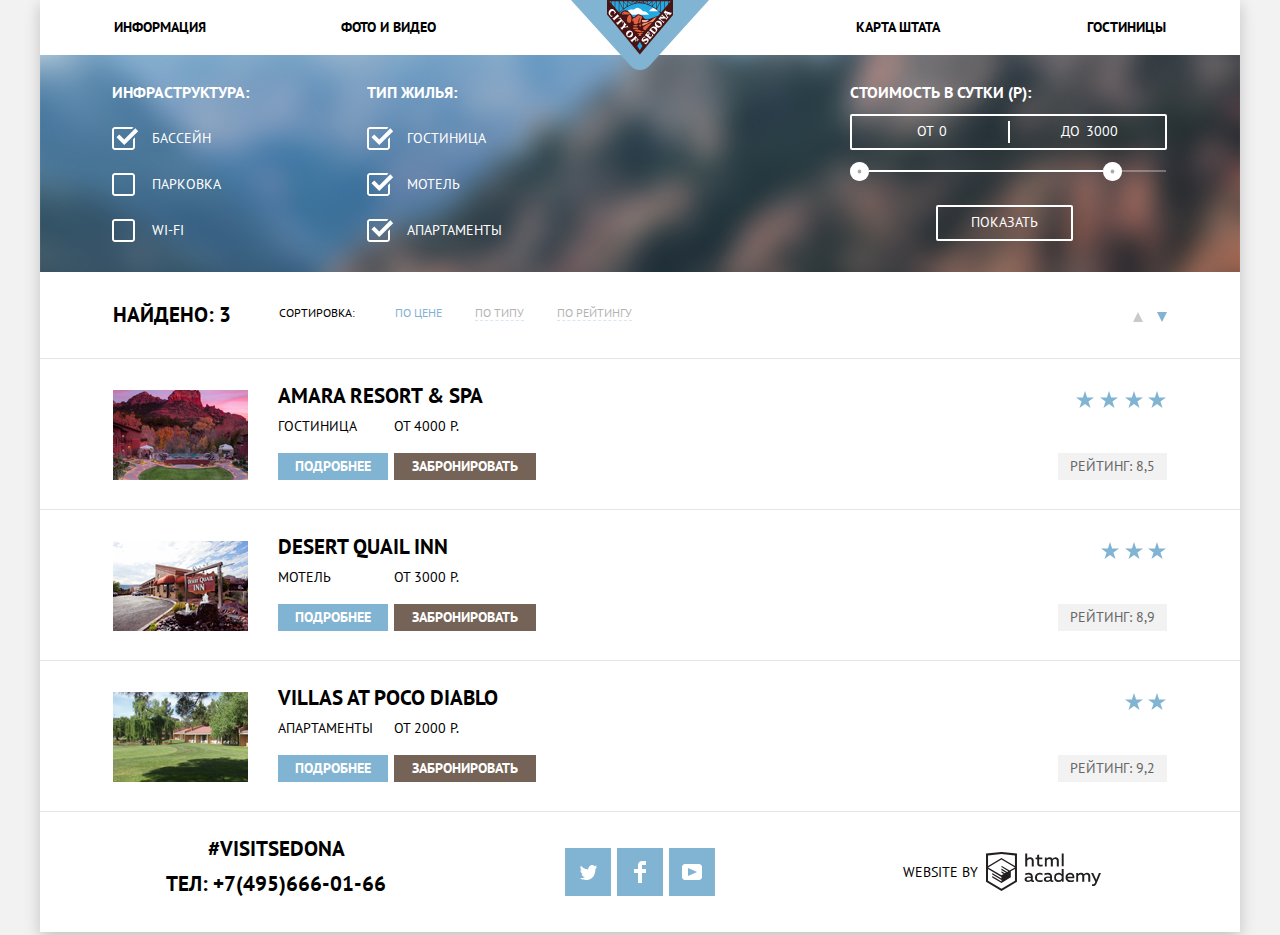
==== commit d01c1f61: "Финальная версия" ====
--- a/catalog.html
+++ b/catalog.html
@@ -28,33 +28,33 @@
             <section class="catalog-filter-container">
                 <div class="infrastructure-accomodation-container">
                     <h3>Инфраструктура:</h3>
-                    <label>
-                        <input type="checkbox" name="filter1" value="1" checked>
-                        <span>Бассейн</span>
-                    </label>
-                    <label>
-                        <input type="checkbox" name="filter1" value="2">
-                        <span>Парковка</span>
-                    </label>
-                    <label>
-                        <input type="checkbox" name="filter1" value="3">
-                        <span>wi-fi</span>
-                    </label>
+                    <div class="checkbox-filter-row">
+                        <input id="filter1" type="checkbox" name="filter1" value="1" checked />
+                        <label for="filter1">Бассейн</label>
+                    </div>
+                    <div class="checkbox-filter-row">
+                        <input id="filter2" type="checkbox" name="filter2" value="2" />
+                        <label for="filter2">Парковка</label>
+                    </div>
+                    <div class="checkbox-filter-row">
+                        <input id="filter3" type="checkbox" name="filter3" value="3" />
+                        <label for="filter3">wi-fi</label>
+                    </div>
                 </div>
                 <div class="infrastructure-accomodation-container">
                     <h3>Тип жилья:</h3>
-                    <label>
-                        <input type="checkbox" name="filter1" value="1" checked>
-                        <span>Гостиница</span>
-                    </label>
-                    <label>
-                        <input type="checkbox" name="filter1" value="2" checked>
-                        <span>Мотель</span>
-                    </label>
-                    <label>
-                        <input type="checkbox" name="filter1" value="3" checked>
-                        <span>Апартаменты</span>
-                    </label>
+                    <div class="checkbox-filter-row">
+                        <input id="filter4" type="checkbox" name="filter4" value="4" checked />
+                        <label for="filter4">Гостиница</label>
+                    </div>
+                    <div class="checkbox-filter-row">
+                        <input id="filter5" type="checkbox" name="filter5" value="5" checked />
+                        <label for="filter5">Мотель</label>
+                    </div>
+                    <div class="checkbox-filter-row">
+                        <input id="filter6" type="checkbox" name="filter6" value="6" checked />
+                        <label for="filter6">Апартаменты</label>
+                    </div>
                 </div>
                 <div class="cost-per-day-container">
                     <h3>Стоимость в сутки (Р):</h3>
@@ -67,7 +67,7 @@
                         </label>
                     </div>
                     <div class="price-range-runner">
-                        <div class="price-range-runner-chosen" style="width: 80%;">
+                        <div class="price-range-runner-chosen" style="width: 86%;">
                             <div class="runner">
                             </div>
                             <div class="runner">
@@ -94,7 +94,7 @@
                 <div class="hotel-image-container"><img class="hotel-image" src="img/amara-resort.jpg" width=135 height=90 alt="Гостиница Amara resort">
                 </div>
                 <div class="hotel-container-left">
-                    <h2 class="hotel-name">Amara resort & Spa</h2>
+                    <a class="hotel-name" href="#">Amara resort & Spa</a>
                     <div class="hotel-info-container">
                         <div class="hotel-info-left">
                             <span class="hotel-info-text">Гостиница</span>
@@ -117,7 +117,7 @@
                 <div class="hotel-image-container"><img class="hotel-image" src="img/desert-quail-inn.jpg" width=135 height=90 alt="Мотель Desert Quail Inn">
                 </div>
                 <div class="hotel-container-left">
-                    <h2 class="hotel-name">Desert Quail Inn</h2>
+                    <a class="hotel-name" href="#">Desert Quail Inn</a>
                     <div class="hotel-info-container">
                         <div class="hotel-info-left">
                             <span class="hotel-info-text">Мотель</span>
@@ -140,7 +140,7 @@
                 <div class="hotel-image-container"><img class="hotel-image" src="img/villas-ad-poco-diablo.jpg" width=135 height=90 alt="Апартаменты Villas ad poco diablo">
                 </div>
                 <div class="hotel-container-left">
-                    <h2 class="hotel-name">Villas ad poco diablo</h2>
+                    <a class="hotel-name" href="#">Villas at poco diablo</a>
                     <div class="hotel-info-container">
                         <div class="hotel-info-left">
                             <span class="hotel-info-text">Апартаменты</span>
--- a/css/style.css
+++ b/css/style.css
@@ -21,11 +21,7 @@
 }
 
 .page-body {
-  min-height: 100%;
-  display: grid;
-  grid-template-rows: min-content 1fr min-content;
-  align-content: start;
-  position: relative;
+	height: 100%;
 }
 
 /*Global*/
@@ -33,7 +29,7 @@
 body {
 	margin: 0;
 	padding: 0;
-	font-family: "PT Sans", sans-serif;
+	font-family: "PT Sans", "Arial", sans-serif;
 	font-size: 14px;
 	line-height: 26px;
 	color: var(--basic-black);
@@ -43,10 +39,14 @@
 
 .main-container {
 	width: 1200px;
+	min-height: 100%;
 	margin: 0 auto;
 	background-color: var(--basic-white);
 	position: relative;
 	box-shadow: 0px 5px 15px rgba(0, 1, 1, 0.2);
+	display: grid;
+	grid-template-rows: min-content 1fr min-content;
+	align-content: start;
 }
 
 a {
@@ -73,15 +73,35 @@
 	padding: 0;
 }
 
+.site-navigation li {
+	text-align: center;
+}
+
 .site-navigation li:nth-child(2) {
-	margin-right: 150px;
-}
+	margin-right: 130px;
+	position: relative;
+	left: -12px;}
 
 
 .site-navigation li:nth-child(3) {
-	margin-left: 150px;
-}
-
+	margin-left: 130px;
+}
+
+.site-navigation li:nth-child(1) {
+	
+}
+
+.site-navigation li:nth-child(2) {
+	
+}
+
+.site-navigation li:nth-child(3) {
+	
+}
+
+.site-navigation li:nth-child(4) {
+	
+}
 
 
 .site-navigation-current a:not([href]) {
@@ -90,7 +110,7 @@
 
 .site-navigation-item {
 	color: var(--basic-black);
-	line-height: 56px;
+	line-height: 55px;
 }
 
 .site-navigation-logo {
@@ -120,7 +140,9 @@
 	text-align: center;
 }
 
-.sedona-main-bold {
+.welcome-text p.sedona-main-bold {
+	width: 610px;
+	margin: 0 auto 43px;
 	font-size: 21px;
 	font-weight: bold;
 }
@@ -157,7 +179,7 @@
 }
 
 .welcome-text p {
-	margin: 0 0 45px;
+	margin: 0 0 51px;
 }
 
 .advantage-list {
@@ -175,20 +197,21 @@
 	background-color: var(--basic-default-blue);
 	width: 400px;
 	height: 256px;
-	padding-top: 45px;
+	padding-top: 46px;
 	box-sizing: border-box;
 }
 
 .advanatage-item-content h3 {
-	text-align: center;
-	margin: 0 0 25px;
+	width: 150px;
+	text-align: center;
+	margin: 0 auto 26px;
 	font-weight: bold;
 	font-size: 21px;
 	line-height: 21px;
 }
 
 .advanatage-item-content p {
-	margin: 0 50px 25px;
+	margin: 0 48px 25px;
 	line-height: 21px;
 }
 
@@ -201,6 +224,7 @@
 }
 
 .advanatage-item-content.white-background {
+	padding-top: 61px;
 	height: 330px;
 	background: white;
 	text-align: center;
@@ -208,7 +232,13 @@
 
 
 .advanatage-item-content.white-background > img {
-	margin-bottom: 30px;
+	max-width: 100%;
+}
+
+.advantage-item-picture {
+	margin: 0 auto 18px;
+	width: 80px;
+	height: 80px;
 }
 
 .white-background-flex {
@@ -217,6 +247,14 @@
 
 .grey-background-flex {
 	display: flex;
+}
+
+.grey-background p {
+	margin: 0 72px 25px;
+}
+
+.grey-background:nth-child(2) p {
+	margin: 0 60px 25px;
 }
 
 .advanatage-item-content.grey-background {
@@ -226,13 +264,14 @@
 }
 
 .before-search-form-text {
-	padding: 58px 0 1px;
-	text-align: center;
-	height: 256px;
+	padding: 55px 0 0;
+	text-align: center;
+	height: 236px;
 }
 
 .before-search-form-text p {
-	margin: 0 0 30px;
+	margin: 0 auto 30px;
+	width: 610px;
 }
 
 .before-search-form-text h2 {
@@ -248,6 +287,10 @@
 
 .map-and-search-form {
 	position: relative;
+}
+
+.map-and-search-form img {
+	display: block;
 }
 
 .form-search {
@@ -264,6 +307,7 @@
 .form-search-heading {
 	height: 86px;
 	background: var(--basic-default-brown);
+	cursor: pointer;
 }
 
 .form-search-heading h2 {
@@ -294,15 +338,15 @@
 
 .table-row {
 	display: flex;
-	margin-bottom: 30px;
+	margin-bottom: 29px;
 }
 
 .table-row label {
 	font-weight: bold;
 	font-size: 14px;
 	text-transform: uppercase;
-	line-height: 38px;
-	width: 120px;
+	line-height: 36px;
+	width: 114px;
 	text-align: left;
 }
 
@@ -341,7 +385,7 @@
 .table-row label.children-align-right {
 	text-align: right;
 	box-sizing: border-box;
-	padding-right: 30px;
+	padding-right: 25px;
 }
 
 
@@ -362,7 +406,7 @@
 }
 
 .infrastructure-accomodation-container {
-	width: 25%;
+	width: 255px;
 	padding-left: 72px;
 	box-sizing: border-box;
 }
@@ -373,22 +417,21 @@
 
 }
 
-.infrastructure-accomodation-container label {
-	display: block;
+.checkbox-filter-row {
 	line-height: 23px;
 	margin-bottom: 23px;
 }
 
-.infrastructure-accomodation-container input[type=checkbox] {
+.checkbox-filter-row input[type=checkbox] {
 	display: none;
 }
 
-.infrastructure-accomodation-container input[type=checkbox] + span {
+.checkbox-filter-row input[type=checkbox] + label {
 	position: relative;
 	display: inline-block;
 }
 
-.infrastructure-accomodation-container input[type=checkbox] + span:before {
+.checkbox-filter-row input[type=checkbox] + label:before {
 	content: "";
 	display: inline-block;
 	width: 27px;
@@ -396,11 +439,11 @@
 	background: url(../img/checkbox-off.svg) no-repeat 0 0;
 	line-height: 23px;
 	vertical-align: top;
-	margin-right: 16px;
-
-}
-
-.infrastructure-accomodation-container input[type=checkbox]:checked + span:before {
+	margin-right: 13px;
+
+}
+
+.checkbox-filter-row input[type=checkbox]:checked + label:before {
 	background-image: url(../img/checkbox-on.svg);
 }
 
@@ -409,11 +452,11 @@
 	font-size: 16px;
 	line-height: 21px;
 	color: var(--basic-white);
-	margin-top: 0;
+	margin: 0 0 24px;
 }
 
 .filter-price {
-	margin-bottom: 20px;
+	margin: -13px 0 20px;
 	display: flex;
 	width: 317px;
 	height: 36px;
@@ -434,11 +477,15 @@
 	color: var(--basic-white);
 	background: transparent;
 	width: 50px;
-	margin-right: -30px;
+	margin-right: -43px;
 }
 
 .filter-price label:last-child {
 	border-right: 0;
+}
+
+.filter-price label:last-child input {
+	margin-right: -30px;
 }
 
 .filter-price-button {
@@ -454,6 +501,8 @@
 	color: var(--basic-white);
 	display: block;
 	margin: 0 auto;
+	position: relative;
+	left: -4px;
 }
 
 .price-range-runner {
@@ -493,7 +542,7 @@
 .sorting-panel {
 	display: flex;
 	height: 86px;
-	line-height: 86px;
+	line-height: 90px;
 	border-bottom: 1px solid #E5E5E5;
 }
 
@@ -502,14 +551,20 @@
 	font-size: 21px;
 	line-height: 26px;
 	text-transform: uppercase;
-	margin-right: 46px;
+	margin-right: 44px;
 }
 
 .sorting-panel-title {
 	font-size: 12px;
 	line-height: 18px;
 	text-transform: uppercase;
-	margin-right: 40px;
+	margin-right: 36px;
+}
+
+.sorting-panel-title,
+.sorting-panel-option {
+	position: relative;
+	top: -5px;
 }
 
 .sorting-panel-option.chosen {
@@ -530,7 +585,7 @@
 	border-bottom: 1px dashed var(--basic-default-blue);
 	opacity: 0.3;
 	mix-blend-mode: normal;
-	margin-right: 32px;
+	margin-right: 29px;
 }
 
 .sorting-panel-option:hover {
@@ -581,13 +636,15 @@
 }
 
 .hotel-name {
-	margin: 0 0 10px;
+	margin: -5px 0 10px;
 	font-size: 21px;
-	line-height: 1
+	color: var(--basic-black);
+	line-height: 1;
+	font-weight: bold;
 }
 
 .hotel-info-text {
-	margin-bottom: 11.5px;
+	margin-bottom: 16px;
 }
 
 .hotel-info-text,
@@ -620,12 +677,12 @@
 
 .hotel-raiting-image {
 	text-align: right;
-	margin-bottom: 38px;
+	margin-bottom: 37px;
 }
 
 .hotel-raiting-text {
 	background-color: var(--basic-default-grey);
-	width: 110px;
+	padding: 0 12px;
 	height: 27px;
 	text-align: center;
 	color: var(--basic-raiting-grey);
@@ -646,11 +703,14 @@
 .footer-contacts {
 	font-weight: bold;
 	font-size: 21px;
-	line-height: 150%;
-	text-align: center;
+	line-height: 35px;
+	text-align: center;
+	box-sizing: border-box;
+	padding: 0 0 13px 72px;
 }
 
 .page-footer {
+	height: 120px;
 	display: flex;
 	flex-direction: row;
 	justify-content: space-around;
@@ -681,7 +741,7 @@
 
 .container-social-media ul a {
 	display: block;
-	margin: 6px;
+	margin: 7px 3px 0;
 }
 
 .page-footer p a {
@@ -691,13 +751,20 @@
 .width33prc {
 	width: 33%;
 }
+
+.footer-copyrights {
+	padding-right: 137px;
+    text-align: right;
+
+}
+
 
 .footer-copyrights > * {
 	height: 40px;
 	vertical-align: top;
 	display: inline-block;
 	line-height: 40px;
-	margin-left: 10px;
+	margin-left: 8px;
 }
 /*Catalog*/
 
@@ -705,11 +772,11 @@
 	display: flex;
 	flex-direction: column;
 	margin: 0;
-	padding: 0 0 104.4px;
+	padding: 0 0 120px;
 }
 
 .hotel-article {
-	height: 150px;
+	height: 151px;
 	display: flex;
 	justify-content: flex-start;
 	padding: 31px 73px; 
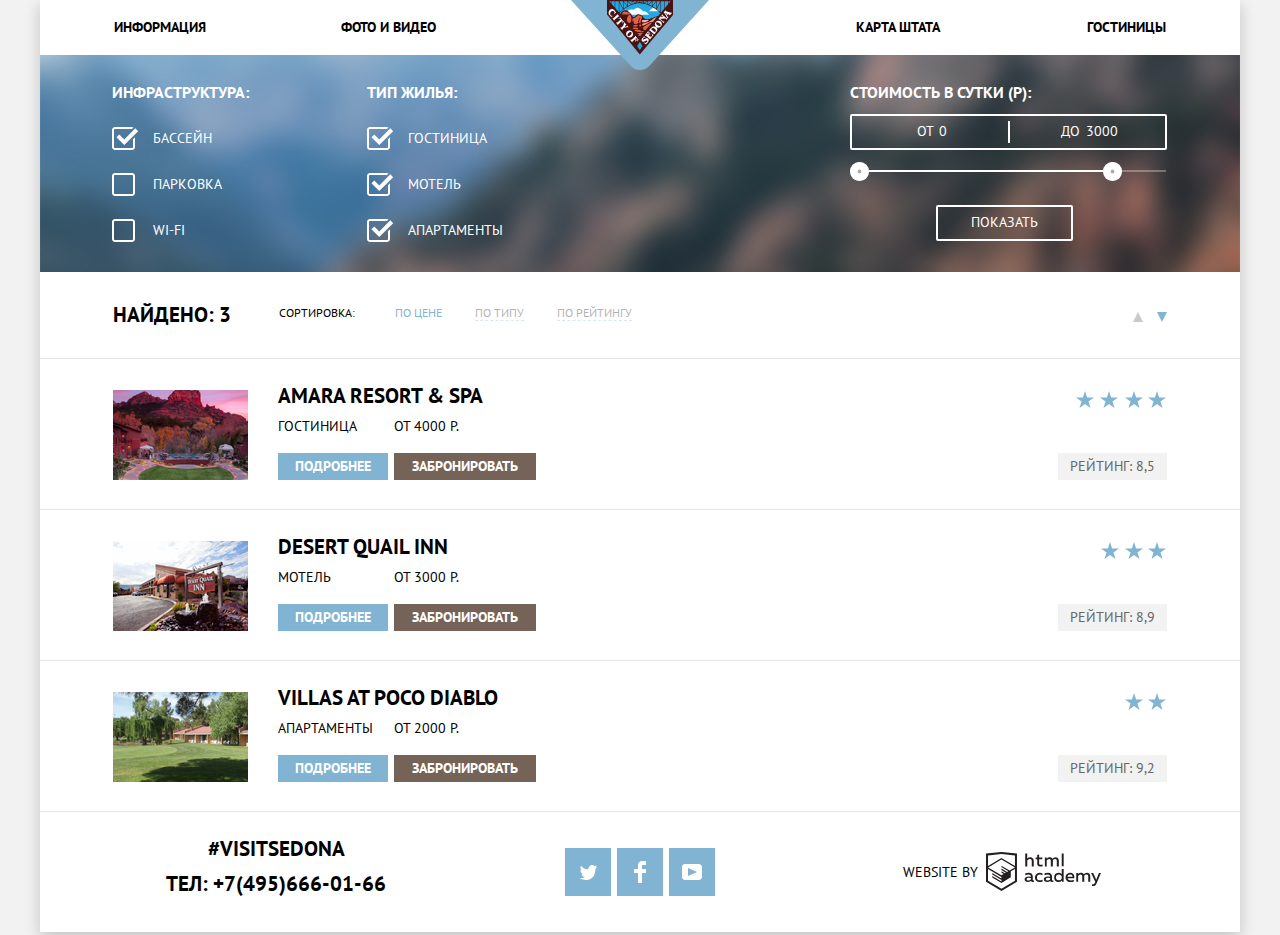
==== commit 8fc32c05: "Исправление" ====
--- a/catalog.html
+++ b/catalog.html
@@ -3,9 +3,9 @@
 <head>
     <meta charset="utf-8">
     <title>Гостиницы</title>
-    <link href="https://fonts.googleapis.com/css2?family=PT+Sans&display=swap" rel="stylesheet">
+    <link href="https://fonts.googleapis.com/css2?family=PT+Sans:wght@400;700&display=swap" rel="stylesheet">
     <link rel="stylesheet" href="css/normalize.css">
-    <link rel="stylesheet" href="css/style.css">
+    <link rel="stylesheet" href="css/style.min.css">
 </head>
 
 <body class="page-body">
@@ -16,67 +16,69 @@
                     <img class="site-navigation-logo" src="img/index-logo.svg" alt="Логотип городка Седона">
                 </a>
                 <ul class="site-navigation">
-                    <li><a class="site-navigation-item" href="info.html">Информация</a></li>
-                    <li><a class="site-navigation-item" href="photo-video.html">Фото и видео</a></li>
-                    <li><a class="site-navigation-item" href="map.html">Карта штата</a></li>
+                    <li><a href="info.html" class="site-navigation-item">Информация</a></li>
+                    <li><a href="photo-video.html" class="site-navigation-item">Фото и видео</a></li>
+                    <li><a href="map.html" class="site-navigation-item">Карта штата</a></li>
                     <li><a class="site-navigation-item">Гостиницы</a></li>
                 </ul>
             </nav>
         </header>
 
         <main class="page-main-catalog">
-            <section class="catalog-filter-container">
-                <div class="infrastructure-accomodation-container">
-                    <h3>Инфраструктура:</h3>
-                    <div class="checkbox-filter-row">
-                        <input id="filter1" type="checkbox" name="filter1" value="1" checked />
-                        <label for="filter1">Бассейн</label>
+            <form action="https://echo.htmlacademy.ru" method="post">
+                <section class="catalog-filter-container">
+                    <div class="infrastructure-accomodation-container">
+                        <h3>Инфраструктура:</h3>
+                        <div class="checkbox-filter-row">
+                            <input id="filter1" type="checkbox" name="filter1" value="1" checked />
+                            <label for="filter1">Бассейн</label>
+                        </div>
+                        <div class="checkbox-filter-row">
+                            <input id="filter2" type="checkbox" name="filter2" value="2" />
+                            <label for="filter2">Парковка</label>
+                        </div>
+                        <div class="checkbox-filter-row">
+                            <input id="filter3" type="checkbox" name="filter3" value="3" />
+                            <label for="filter3">wi-fi</label>
+                        </div>
                     </div>
-                    <div class="checkbox-filter-row">
-                        <input id="filter2" type="checkbox" name="filter2" value="2" />
-                        <label for="filter2">Парковка</label>
+                    <div class="infrastructure-accomodation-container">
+                        <h3>Тип жилья:</h3>
+                        <div class="checkbox-filter-row">
+                            <input id="filter4" type="checkbox" name="filter4" value="4" checked />
+                            <label for="filter4">Гостиница</label>
+                        </div>
+                        <div class="checkbox-filter-row">
+                            <input id="filter5" type="checkbox" name="filter5" value="5" checked />
+                            <label for="filter5">Мотель</label>
+                        </div>
+                        <div class="checkbox-filter-row">
+                            <input id="filter6" type="checkbox" name="filter6" value="6" checked />
+                            <label for="filter6">Апартаменты</label>
+                        </div>
                     </div>
-                    <div class="checkbox-filter-row">
-                        <input id="filter3" type="checkbox" name="filter3" value="3" />
-                        <label for="filter3">wi-fi</label>
-                    </div>
-                </div>
-                <div class="infrastructure-accomodation-container">
-                    <h3>Тип жилья:</h3>
-                    <div class="checkbox-filter-row">
-                        <input id="filter4" type="checkbox" name="filter4" value="4" checked />
-                        <label for="filter4">Гостиница</label>
-                    </div>
-                    <div class="checkbox-filter-row">
-                        <input id="filter5" type="checkbox" name="filter5" value="5" checked />
-                        <label for="filter5">Мотель</label>
-                    </div>
-                    <div class="checkbox-filter-row">
-                        <input id="filter6" type="checkbox" name="filter6" value="6" checked />
-                        <label for="filter6">Апартаменты</label>
-                    </div>
-                </div>
-                <div class="cost-per-day-container">
-                    <h3>Стоимость в сутки (Р):</h3>
-                    <div class="filter-price">
-                        <label>От
-                            <input type="text" name="price-from" value="0">
-                        </label>
-                        <label>До
-                            <input type="text" name="price-to" value="3000">
-                        </label>
-                    </div>
-                    <div class="price-range-runner">
-                        <div class="price-range-runner-chosen" style="width: 86%;">
-                            <div class="runner">
-                            </div>
-                            <div class="runner">
+                    <div class="cost-per-day-container">
+                        <h3>Стоимость в сутки (Р):</h3>
+                        <div class="filter-price">
+                            <label>От
+                                <input type="text" name="price-from" value="0">
+                            </label>
+                            <label>До
+                                <input type="text" name="price-to" value="3000">
+                            </label>
+                        </div>
+                        <div class="price-range-runner">
+                            <div class="price-range-runner-chosen">
+                                <div class="runner">
+                                </div>
+                                <div class="runner">
+                                </div>
                             </div>
                         </div>
+                        <button class="filter-price-button" type="submit">Показать</button>
                     </div>
-                    <button class="filter-price-button" type="submit">Показать</button>
-                </div>
-            </section>
+                </section>
+            </form>
             <div class="sorting-panel">
                 <div class="sorting-panel-left">
                     <span class="sorting-panel-found">Найдено: 3</span>
@@ -94,14 +96,14 @@
                 <div class="hotel-image-container"><img class="hotel-image" src="img/amara-resort.jpg" width=135 height=90 alt="Гостиница Amara resort">
                 </div>
                 <div class="hotel-container-left">
-                    <a class="hotel-name" href="#">Amara resort & Spa</a>
+                    <a href="#" class="hotel-name">Amara resort & Spa</a>
                     <div class="hotel-info-container">
                         <div class="hotel-info-left">
                             <span class="hotel-info-text">Гостиница</span>
                             <a href="#" class="hotel-link-text">Подробнее</a>
                         </div>
                         <div class="hotel-info-right">
-                            <span class="hotel-info-text">от 4000 Р.</span>
+                            <span class="hotel-info-text">От 4000 Р.</span>
                             <a href="#" class="hotel-link-text hotel-link-text-brown">Забронировать</a>
                         </div>
                     </div>
@@ -117,14 +119,14 @@
                 <div class="hotel-image-container"><img class="hotel-image" src="img/desert-quail-inn.jpg" width=135 height=90 alt="Мотель Desert Quail Inn">
                 </div>
                 <div class="hotel-container-left">
-                    <a class="hotel-name" href="#">Desert Quail Inn</a>
+                    <a href="#" class="hotel-name">Desert Quail Inn</a>
                     <div class="hotel-info-container">
                         <div class="hotel-info-left">
                             <span class="hotel-info-text">Мотель</span>
                             <a href="#" class="hotel-link-text">Подробнее</a>
                         </div>
                         <div class="hotel-info-right">
-                            <span class="hotel-info-text">от 3000 Р.</span>
+                            <span class="hotel-info-text">От 3000 Р.</span>
                             <a href="#" class="hotel-link-text hotel-link-text-brown">Забронировать</a>
                         </div>
                     </div>
@@ -140,14 +142,14 @@
                 <div class="hotel-image-container"><img class="hotel-image" src="img/villas-ad-poco-diablo.jpg" width=135 height=90 alt="Апартаменты Villas ad poco diablo">
                 </div>
                 <div class="hotel-container-left">
-                    <a class="hotel-name" href="#">Villas at poco diablo</a>
+                    <a href="#" class="hotel-name">Villas at poco diablo</a>
                     <div class="hotel-info-container">
                         <div class="hotel-info-left">
                             <span class="hotel-info-text">Апартаменты</span>
                             <a href="#" class="hotel-link-text">Подробнее</a>
                         </div>
                         <div class="hotel-info-right">
-                            <span class="hotel-info-text">от 2000 Р.</span>
+                            <span class="hotel-info-text">От 2000 Р.</span>
                             <a href="#" class="hotel-link-text hotel-link-text-brown">Забронировать</a>
                         </div>
                     </div>
@@ -162,8 +164,8 @@
         </main>
         <footer class="page-footer">
             <div class="footer-contacts width33prc">
-                <p>#visitSEDONA
-                    <br />ТЕЛ: <a href="tel:74956660166">+7(495)666-01-66</a>
+                <p>#visitsedona
+                    <br />Тел: <a href="tel:74956660166">+7(495)666-01-66</a>
                 </p>
             </div>
             <div class="container-social-media width33prc">
--- a/css/style.min.css
+++ b/css/style.min.css
@@ -0,0 +1 @@
+:root{--basic-black:#000;--basic-default-blue:#81b3d2;--basic-hover-blue:#669ec0;--basic-push-blue:#5496bd;--basic-default-brown:#766357;--basic-hover-brown:#604e43;--basic-push-brown:#503e33;--basic-default-grey:#f2f2f2;--basic-hover-grey:#ebebeb;--basic-background-grey:#eee;--basic-white:#fff;--basic-map-white:rgba(255,255,255,0.9);--basic-raiting-grey:#666;--basic-grey-line:#e5e5e5;--basic-asc-triangle:#cacaca;--basic-background-blue:#d8e6f1;--basic-runner-grey:#ababab;--basic-background-brown:#e4ad96;--basic-background-map:#f2f1ef;--basic-background-filter:#2c3e49}.page{height:100%}.page-body{height:100%}body{margin:0;padding:0;font-family:"PT Sans","Arial",sans-serif;font-size:14px;line-height:26px;color:var(--basic-black);text-transform:uppercase;background-color:var(--basic-default-grey)}.main-container{width:1200px;min-height:100%;margin:0 auto;background-color:var(--basic-white);position:relative;box-shadow:0 5px 15px rgba(0,1,1,0.2);display:grid;grid-template-rows:min-content 1fr min-content;align-content:start}a{text-decoration:none}img{max-width:100%;height:auto}.main-navigation{font-weight:bold}.site-navigation{list-style:none;display:flex;justify-content:space-around;width:100%;margin:0;padding:0}.site-navigation li{text-align:center}.site-navigation li:nth-child(2){margin-right:130px;position:relative;left:-12px}.site-navigation li:nth-child(3){margin-left:130px}.site-navigation-current a:not([href]){color:var(--basic-default-brown)}.site-navigation-item{color:var(--basic-black);line-height:55px}.site-navigation-logo{margin:0 auto;height:70px;display:block;position:absolute;left:0;right:0;top:0;width:138px;z-index:2}.site-navigation-item:hover,.site-navigation-item:focus{color:var(--basic-default-blue)}.site-navigation-item:active{opacity:.3}main p{text-align:center}.welcome-text p.sedona-main-bold{width:610px;margin:0 auto 43px;font-size:21px;font-weight:bold}.sedona-main-interest{font-size:30px;font-weight:bold}.visually-hidden{display:none}.main-page-image{height:509px;position:relative;background:var(--basic-background-blue) url(../img/sedona-main.jpg)}.main-page-image:after{content:"";position:absolute;left:0;right:0;bottom:0;background:url(../img/main-page-image-border.png);height:57px}.main-page-image img{display:block}.welcome-text{padding:42.5px 0 1px}.welcome-text p{margin:0 0 51px}.advantage-list{list-style-type:none;margin:0;padding:0}.advantage-item{color:var(--basic-white);display:flex}.advanatage-item-content{background-color:var(--basic-default-blue);width:400px;height:256px;padding-top:46px;box-sizing:border-box}.advanatage-item-content h3{width:151px;text-align:center;margin:0 auto 26px;font-weight:bold;font-size:21px;line-height:21px}.advanatage-item-content p{margin:0 48px 25px;line-height:21px}.advanatage-item-image{flex-grow:2}.advantage-item-image{background-color:var(--basic-background-brown)}.advantage-item-image img{display:block}.advanatage-item-content.white-background{padding-top:61px;height:330px;background:white;text-align:center}.advanatage-item-content.white-background>img{max-width:100%}.advantage-item-picture{margin:0 auto 18px;width:80px;height:80px}.white-background-flex{display:flex}.grey-background-flex{display:flex}.grey-background p{margin:0 72px 25px}.grey-background:nth-child(2) p{margin:0 60px 25px}.advanatage-item-content.grey-background{height:256px;background-color:var(--basic-default-grey);text-align:center}.before-search-form-text{padding:55px 0 0;text-align:center;height:236px}.before-search-form-text p{margin:0 auto 30px;width:610px}.before-search-form-text h2{margin:0 0 30px}section h2{text-align:center;font-size:21px}.map-and-search-form{position:relative;background-color:var(--basic-background-map)}.map-and-search-form img{display:block}.form-search{position:absolute;margin:0 auto;width:568px;left:0;top:-86px;right:0;background:white;text-align:center}.form-search-heading{display:block;height:86px;background:var(--basic-default-brown);cursor:pointer;margin:0;text-align:center;color:var(--basic-white);line-height:86px;width:568px;font-weight:bold;font-size:21px;text-transform:uppercase;border:0}.form-search-body{box-shadow:0 7px 15px rgba(0,1,1,0.15);padding:55px}.search-button{width:458px;height:58px;background-color:var(--basic-default-blue);border:0;font-size:21px;line-height:26px;color:var(--basic-white);text-transform:uppercase;font-weight:bold;margin-top:54px;display:block}.table-row{display:flex;margin-bottom:29px}.table-row label{font-weight:bold;font-size:14px;text-transform:uppercase;line-height:36px;width:114px;text-align:left}.table-row input{font-weight:bold;font-size:14px;text-transform:uppercase;width:309px;height:38px;background:var(--basic-default-grey);border:0;text-indent:13px;padding:0;box-sizing:border-box}.form-button{width:38px;height:38px;border:0;background:var(--basic-default-grey);text-align:center}.form-button img{vertical-align:middle;display:inline-block}.table-row input.form-number-adults{width:38px}.table-row input.form-number-children{width:38px}.table-row label.children-align-right{text-align:right;box-sizing:border-box;padding-right:27px;width:118px}.catalog-filter-container{background:var(--basic-background-filter) url(../img/background-catalog.jpg);width:1200px;height:217px;display:flex;justify-content;font-size:14px;line-height:21px;color:var(--basic-white);padding-top:26.5px;box-sizing:border-box}.infrastructure-accomodation-container{width:255px;padding-left:72px;box-sizing:border-box}.cost-per-day-container{margin-left:auto;margin-right:73px}.checkbox-filter-row{line-height:23px;margin-bottom:23px}.checkbox-filter-row input[type=checkbox]{display:none}.checkbox-filter-row input[type=checkbox]+label{position:relative;display:inline-block}.checkbox-filter-row input[type=checkbox]+label:before{content:"";display:inline-block;width:27px;height:23px;background:url(../img/checkbox-off.svg) no-repeat 0 0;line-height:23px;vertical-align:top;margin-right:14px}.checkbox-filter-row input[type=checkbox]:checked+label:before{background-image:url(../img/checkbox-on.svg)}.catalog-filter-container h3{font-weight:bold;font-size:16px;line-height:21px;color:var(--basic-white);margin:0 0 24px}.filter-price{margin:-13px 0 20px;display:flex;width:317px;height:36px;border:2px solid var(--basic-white);box-sizing:border-box;border-radius:2px;padding:5px;text-align:center}.filter-price label{border-right:2px solid var(--basic-white);width:50%}.filter-price input{border:0;color:var(--basic-white);background:transparent;width:50px;margin-right:-43px}.filter-price label:last-child{border-right:0}.filter-price label:last-child input{margin-right:-30px}.filter-price-button{width:137px;height:36px;border:2px solid var(--basic-white);box-sizing:border-box;border-radius:2px;background:transparent;font-size:14px;line-height:21px;text-transform:uppercase;color:var(--basic-white);display:block;margin:0 auto;position:relative;left:-4px}.price-range-runner{width:316px;height:2px;background:rgba(255,255,255,0.3);mix-blend-mode:normal;position:relative;margin-bottom:33px}.price-range-runner-chosen{height:2px;left:0;top:0;background:var(--basic-white);position:absolute}.runner{width:19px;height:19.09px;border-radius:50%;background-color:var(--basic-runner-grey);position:absolute;box-shadow:inset 0 0 0 7.6px var(--basic-white);left:0;top:-8px}.runner+.runner{left:auto;right:0}.sorting-panel{display:flex;height:86px;line-height:90px;border-bottom:1px solid var(--basic-grey-line)}.sorting-panel-found{font-weight:bold;font-size:21px;line-height:26px;text-transform:uppercase;margin-right:44px}.sorting-panel-title{font-size:12px;line-height:18px;text-transform:uppercase;margin-right:36px}.sorting-panel-title,.sorting-panel-option{position:relative;top:-5px}.sorting-panel-option.chosen{font-size:12px;line-height:18px;text-transform:uppercase;color:var(--basic-default-blue);opacity:1;border-bottom:0}.sorting-panel-option{font-size:12px;line-height:18px;height:18px;text-transform:uppercase;color:var(--basic-black);border-bottom:1px dashed var(--basic-default-blue);opacity:.3;mix-blend-mode:normal;margin-right:29px}.sorting-panel-option:hover{opacity:1}.sorting-panel-left{padding-left:73px;vertical-align:middle;box-sizing:border-box}.sorting-panel-right{padding-right:73px;margin-left:auto}.sorting-order{margin-left:10px;border-style:solid;display:inline-block}.sorting-order.asc{border-width:0 5.5px 10px 5.5px;border-color:transparent transparent var(--basic-asc-triangle) transparent}.sorting-order.desc{border-width:10px 5.5px 0 5.5px;border-color:var(--basic-asc-triangle) transparent transparent transparent}.sorting-order.asc.active,.sorting-order.asc.active:hover{border-color:transparent transparent var(--basic-default-blue) transparent}.sorting-order.desc.active,.sorting-order.desc:hover{border-color:var(--basic-default-blue) transparent transparent transparent}.hotel-image-container{margin-right:30px;width:135px}.hotel-name{margin:-5px 0 10px;font-size:21px;color:var(--basic-black);line-height:1;font-weight:bold}.hotel-info-text{margin-bottom:16px}.hotel-info-text,.hotel-link-text,.hotel-raiting-text{line-height:21px;display:block}.hotel-link-text{width:110px;height:27px;text-align:center;line-height:27px}.hotel-link-text{color:var(--basic-white);font-weight:bold;background-color:var(--basic-default-blue)}.hotel-link-text-brown{background-color:var(--basic-default-brown);width:142px;height:27px;text-align:center}.hotel-raiting-image{text-align:right;margin-bottom:37px}.hotel-raiting-text{background-color:var(--basic-default-grey);padding:0 12px;height:27px;text-align:center;color:var(--basic-raiting-grey);line-height:27px}.hotel-info-container{display:flex}.hotel-info-left{margin-right:6px}.footer-contacts{font-weight:bold;font-size:21px;line-height:35px;text-align:center;box-sizing:border-box;padding:0 0 13px 72px}.page-footer{height:120px;display:flex;flex-direction:row;justify-content:space-around;align-items:center;width:100%;margin:0;padding:0;position:absolute;left:0;bottom:0;right:0;background:rgba(255,255,255,0.9)}.list-social-media{padding-left:0;list-style:none;display:flex;justify-content:center}.container-social-media{display:flex;justify-content:center;margin:0;padding:0}.container-social-media ul a{display:block;margin:7px 3px 0}.page-footer p a{color:var(--basic-black)}.width33prc{width:33%}.footer-copyrights{padding-right:137px;text-align:right}.footer-copyrights>*{height:40px;vertical-align:top;display:inline-block;line-height:40px;margin-left:8px}.price-range-runner-chosen{width:86%}.page-main-catalog{display:flex;flex-direction:column;margin:0;padding:0 0 120px}.hotel-article{height:151px;display:flex;justify-content:flex-start;padding:31px 73px;border-bottom:1px solid var(--basic-grey-line);box-sizing:border-box}.hotel-raiting-container{margin-left:auto}.hotel-container-left{display:flex;flex-direction:column;margin:0;padding:0}